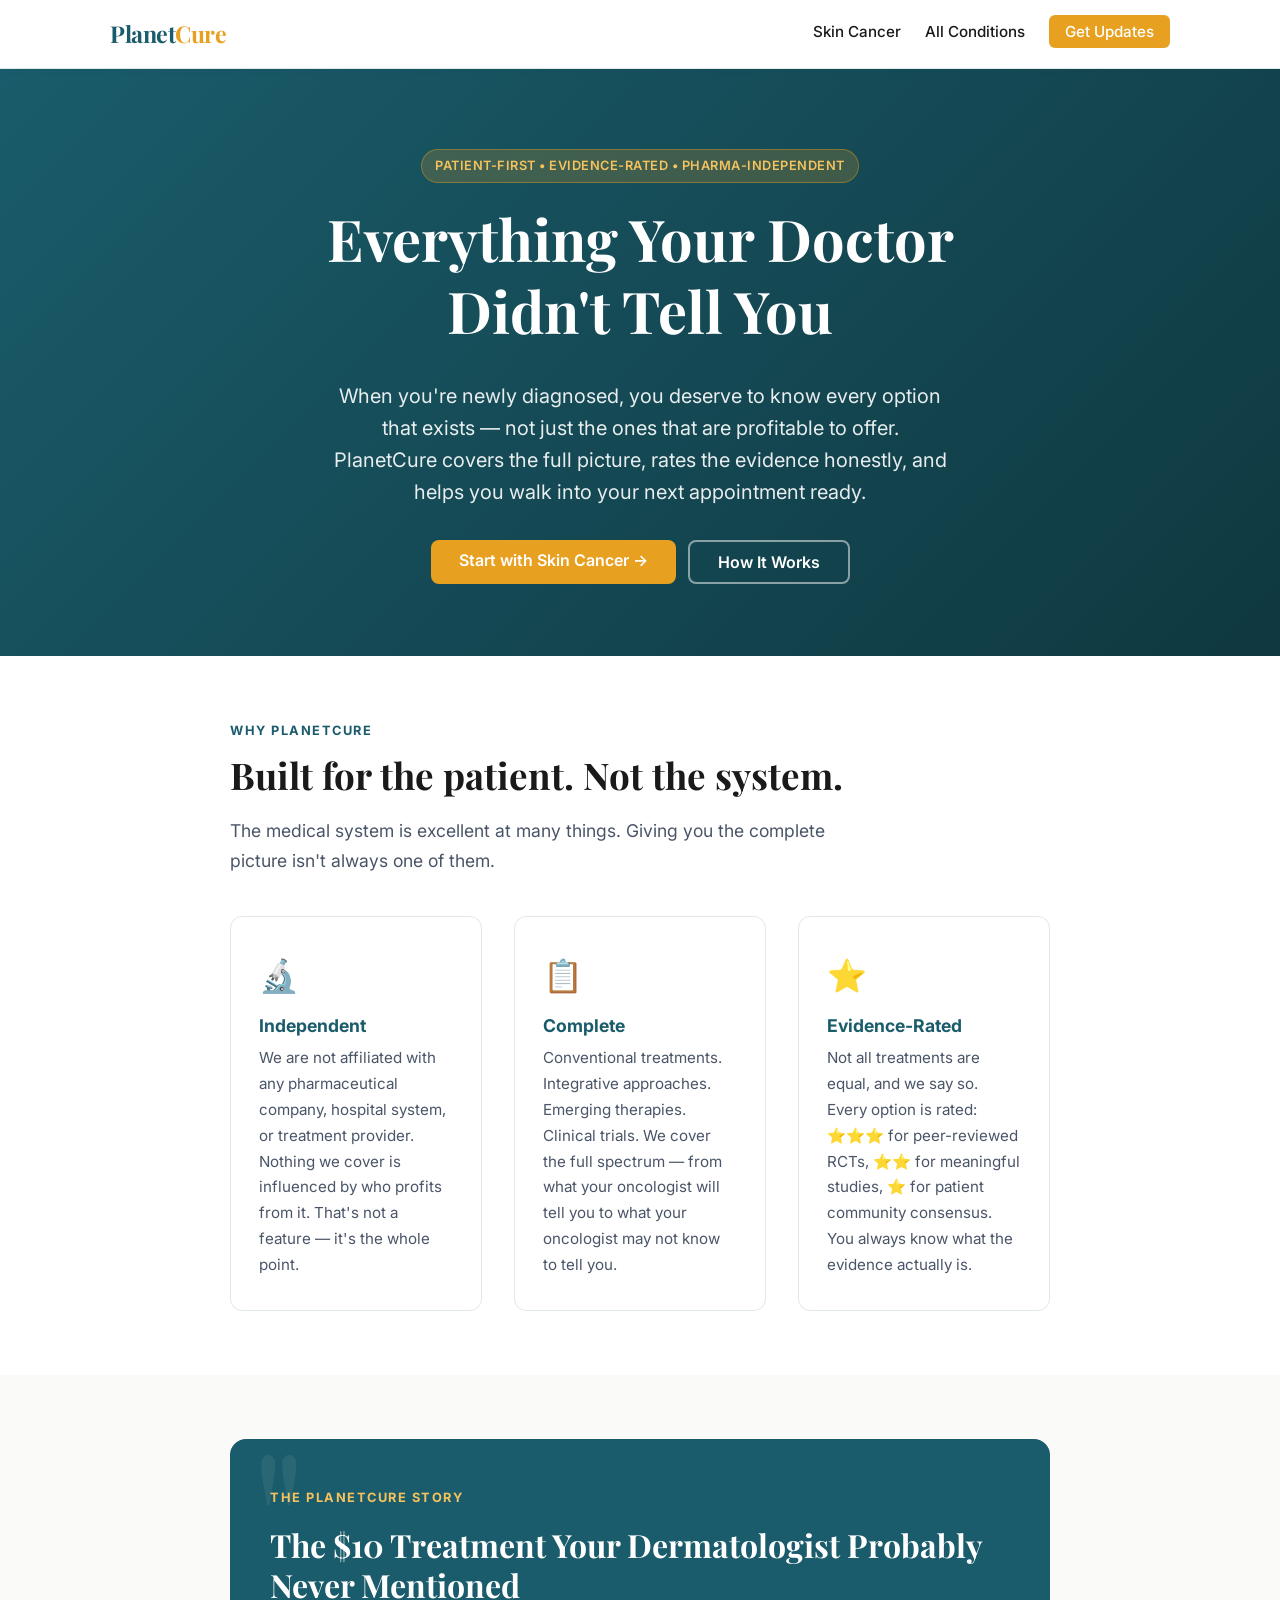
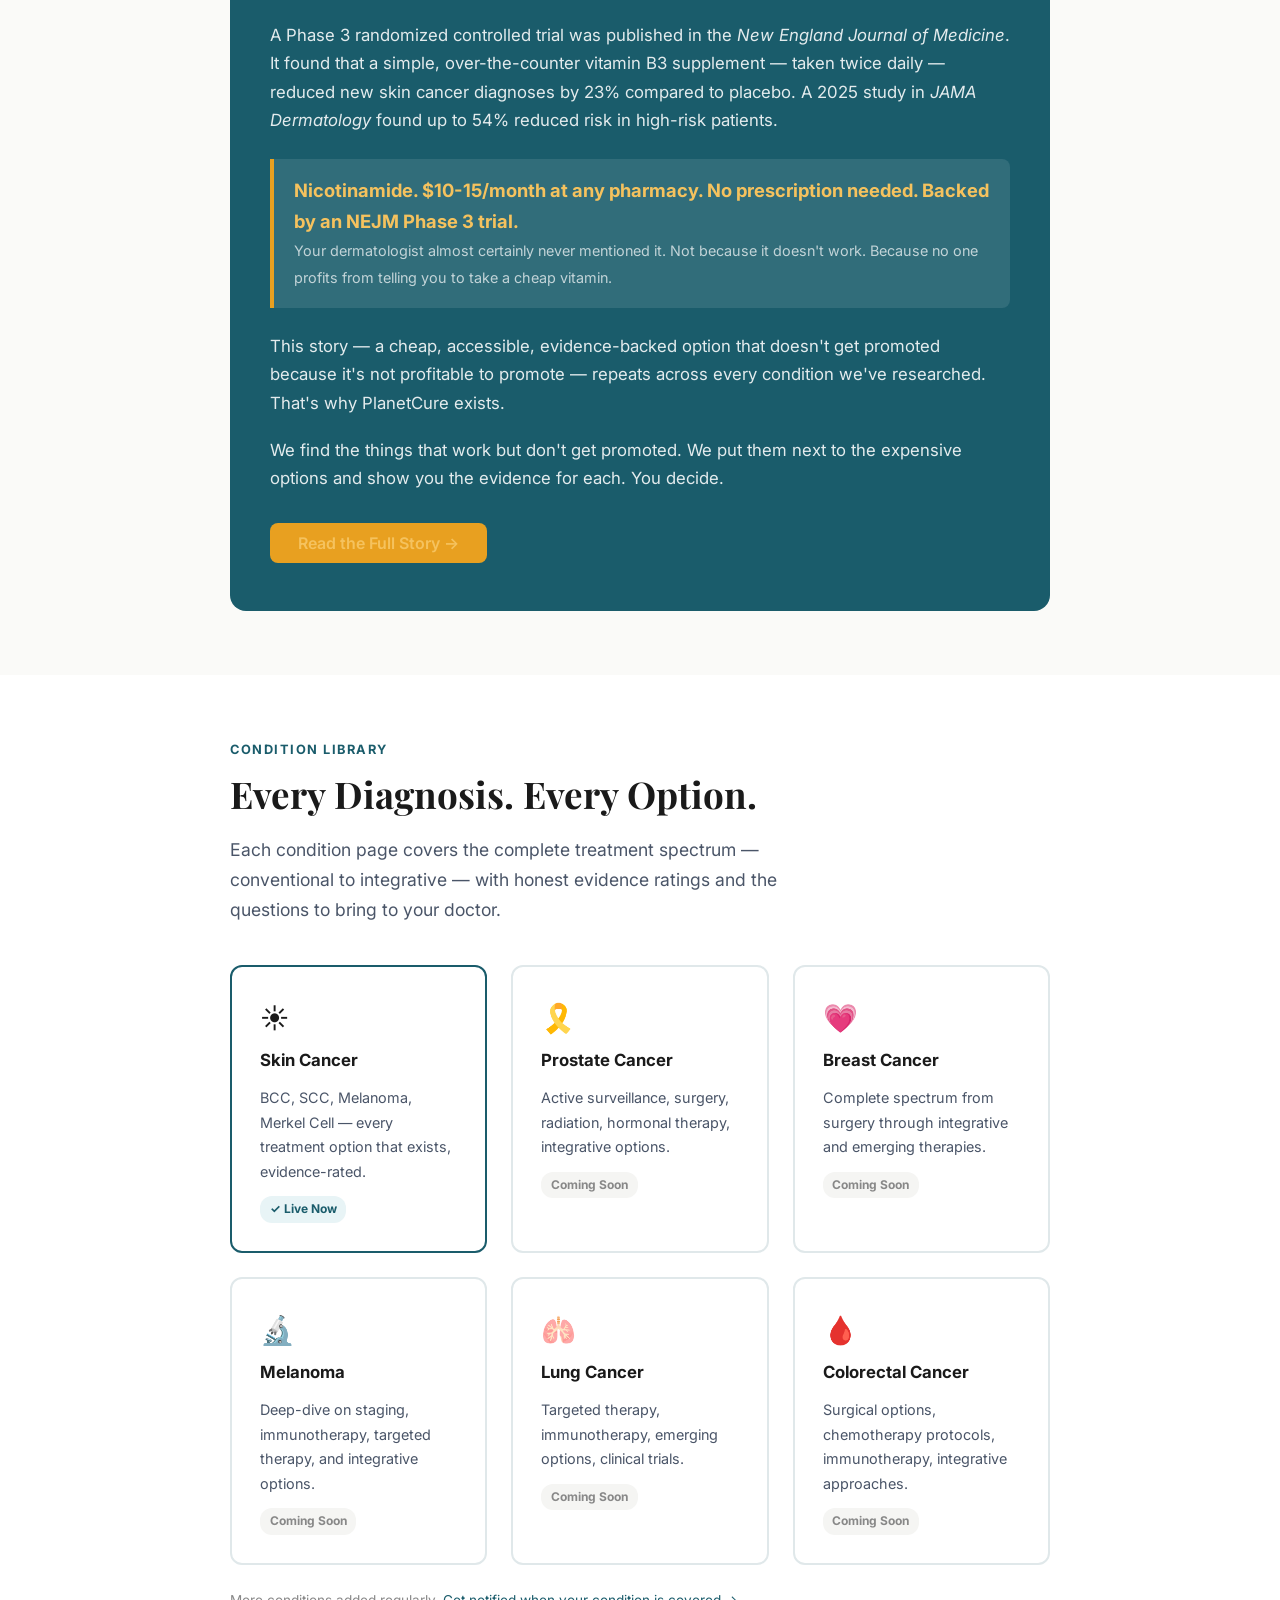
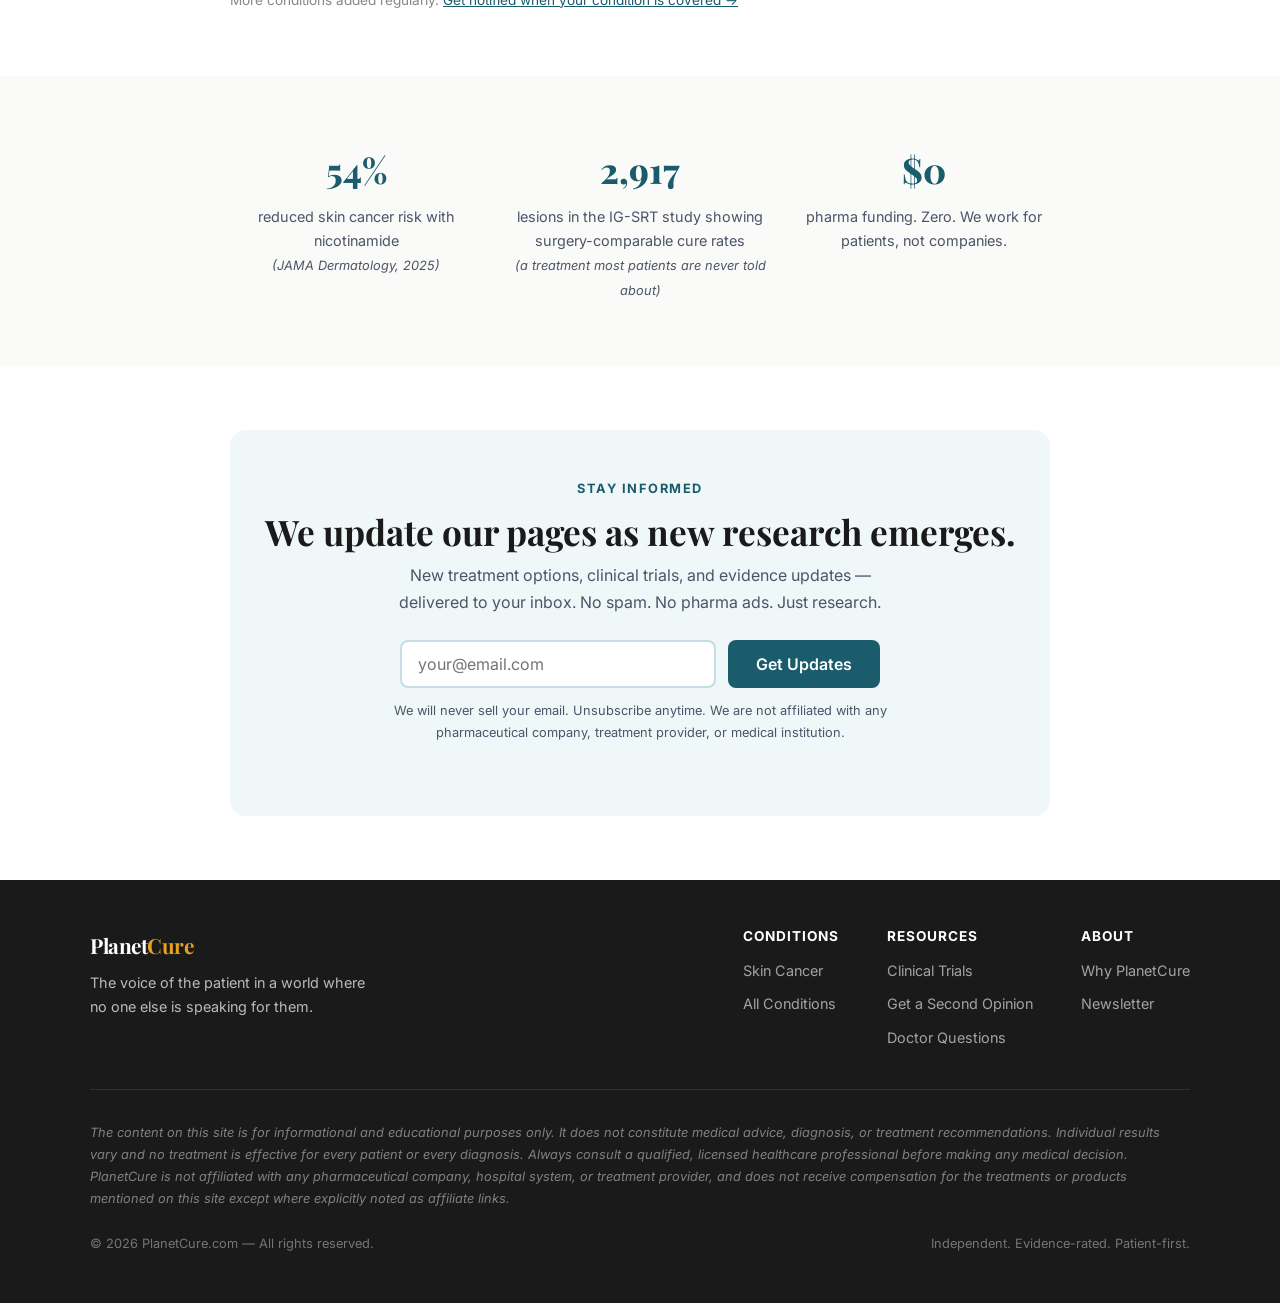
==== index.html @ 13190fea "Initial PlanetCure site launch" ====
<!DOCTYPE html>
<html lang="en">
<head>
  <meta charset="UTF-8">
  <meta name="viewport" content="width=device-width, initial-scale=1.0">
  <title>PlanetCure — Everything Your Doctor Didn't Tell You</title>
  <meta name="description" content="The most complete health resource for newly diagnosed patients. Independent, evidence-rated, pharma-free. We cover what the system won't.">
  <meta property="og:title" content="PlanetCure — Everything Your Doctor Didn't Tell You">
  <meta property="og:description" content="The most complete health resource for newly diagnosed patients. Independent, evidence-rated, pharma-free.">
  <meta property="og:type" content="website">
  <meta name="twitter:card" content="summary_large_image">
  <link rel="preconnect" href="https://fonts.googleapis.com">
  <link rel="preconnect" href="https://fonts.gstatic.com" crossorigin>
  <link href="https://fonts.googleapis.com/css2?family=Inter:wght@400;500;600;700&family=Playfair+Display:wght@700;800&display=swap" rel="stylesheet">
  <link rel="stylesheet" href="css/styles.css">
</head>
<body>

<!-- ======== Navigation ======== -->
<nav class="site-nav" role="navigation" aria-label="Main navigation">
  <div class="nav-inner">
    <a href="/" class="nav-logo">Planet<span>Cure</span></a>
    <ul class="nav-links">
      <li><a href="skin-cancer.html">Skin Cancer</a></li>
      <li><a href="#conditions">All Conditions</a></li>
      <li><a href="#email-signup" class="nav-cta">Get Updates</a></li>
    </ul>
    <button class="nav-toggle" aria-label="Toggle navigation" aria-expanded="false">
      <span></span><span></span><span></span>
    </button>
  </div>
</nav>

<!-- ======== Hero ======== -->
<section class="hero">
  <div class="container">
    <div class="hero-badge">Patient-First • Evidence-Rated • Pharma-Independent</div>
    <h1>Everything Your Doctor Didn't Tell You</h1>
    <p class="hero-sub">When you're newly diagnosed, you deserve to know every option that exists — not just the ones that are profitable to offer. PlanetCure covers the full picture, rates the evidence honestly, and helps you walk into your next appointment ready.</p>
    <div class="hero-actions">
      <a href="skin-cancer.html" class="btn btn-primary">Start with Skin Cancer →</a>
      <a href="#why-planetcure" class="btn btn-secondary" style="color:#fff;border-color:rgba(255,255,255,0.5);">How It Works</a>
    </div>
  </div>
</section>

<!-- ======== Why PlanetCure ======== -->
<section id="why-planetcure" style="background:#fff;">
  <div class="container">
    <div class="section-label">Why PlanetCure</div>
    <h2 class="section-heading">Built for the patient. Not the system.</h2>
    <p class="section-sub">The medical system is excellent at many things. Giving you the complete picture isn't always one of them.</p>
    <div class="why-grid">
      <div class="why-card">
        <div class="why-icon">🔬</div>
        <h3>Independent</h3>
        <p>We are not affiliated with any pharmaceutical company, hospital system, or treatment provider. Nothing we cover is influenced by who profits from it. That's not a feature — it's the whole point.</p>
      </div>
      <div class="why-card">
        <div class="why-icon">📋</div>
        <h3>Complete</h3>
        <p>Conventional treatments. Integrative approaches. Emerging therapies. Clinical trials. We cover the full spectrum — from what your oncologist will tell you to what your oncologist may not know to tell you.</p>
      </div>
      <div class="why-card">
        <div class="why-icon">⭐</div>
        <h3>Evidence-Rated</h3>
        <p>Not all treatments are equal, and we say so. Every option is rated: ⭐⭐⭐ for peer-reviewed RCTs, ⭐⭐ for meaningful studies, ⭐ for patient community consensus. You always know what the evidence actually is.</p>
      </div>
    </div>
  </div>
</section>

<!-- ======== The $10 Story ======== -->
<section style="background:#fafaf8;">
  <div class="container">
    <div class="story-callout">
      <div class="story-label">The PlanetCure Story</div>
      <h2>The $10 Treatment Your Dermatologist Probably Never Mentioned</h2>
      <p>A Phase 3 randomized controlled trial was published in the <em>New England Journal of Medicine</em>. It found that a simple, over-the-counter vitamin B3 supplement — taken twice daily — reduced new skin cancer diagnoses by 23% compared to placebo. A 2025 study in <em>JAMA Dermatology</em> found up to 54% reduced risk in high-risk patients.</p>
      <div class="story-stat">
        <strong>Nicotinamide. $10-15/month at any pharmacy. No prescription needed. Backed by an NEJM Phase 3 trial.</strong><br>
        <span style="color:rgba(255,255,255,.7);font-size:.9rem;">Your dermatologist almost certainly never mentioned it. Not because it doesn't work. Because no one profits from telling you to take a cheap vitamin.</span>
      </div>
      <p>This story — a cheap, accessible, evidence-backed option that doesn't get promoted because it's not profitable to promote — repeats across every condition we've researched. That's why PlanetCure exists.</p>
      <p>We find the things that work but don't get promoted. We put them next to the expensive options and show you the evidence for each. You decide.</p>
      <a href="skin-cancer.html#nicotinamide" class="btn btn-primary mt-sm">Read the Full Story →</a>
    </div>
  </div>
</section>

<!-- ======== Conditions ======== -->
<section id="conditions" style="background:#fff;">
  <div class="container">
    <div class="section-label">Condition Library</div>
    <h2 class="section-heading">Every Diagnosis. Every Option.</h2>
    <p class="section-sub">Each condition page covers the complete treatment spectrum — conventional to integrative — with honest evidence ratings and the questions to bring to your doctor.</p>
    <div class="conditions-grid">
      <a href="skin-cancer.html" class="condition-card live">
        <div class="card-icon">☀️</div>
        <h3>Skin Cancer</h3>
        <p>BCC, SCC, Melanoma, Merkel Cell — every treatment option that exists, evidence-rated.</p>
        <span class="card-tag live-tag">✓ Live Now</span>
      </a>
      <div class="condition-card">
        <div class="card-icon">🎗️</div>
        <h3>Prostate Cancer</h3>
        <p>Active surveillance, surgery, radiation, hormonal therapy, integrative options.</p>
        <span class="card-tag soon-tag">Coming Soon</span>
      </div>
      <div class="condition-card">
        <div class="card-icon">💗</div>
        <h3>Breast Cancer</h3>
        <p>Complete spectrum from surgery through integrative and emerging therapies.</p>
        <span class="card-tag soon-tag">Coming Soon</span>
      </div>
      <div class="condition-card">
        <div class="card-icon">🔬</div>
        <h3>Melanoma</h3>
        <p>Deep-dive on staging, immunotherapy, targeted therapy, and integrative options.</p>
        <span class="card-tag soon-tag">Coming Soon</span>
      </div>
      <div class="condition-card">
        <div class="card-icon">🫁</div>
        <h3>Lung Cancer</h3>
        <p>Targeted therapy, immunotherapy, emerging options, clinical trials.</p>
        <span class="card-tag soon-tag">Coming Soon</span>
      </div>
      <div class="condition-card">
        <div class="card-icon">🩸</div>
        <h3>Colorectal Cancer</h3>
        <p>Surgical options, chemotherapy protocols, immunotherapy, integrative approaches.</p>
        <span class="card-tag soon-tag">Coming Soon</span>
      </div>
    </div>
    <p class="text-muted mt-md" style="font-size:.85rem;">More conditions added regularly. <a href="#email-signup">Get notified when your condition is covered →</a></p>
  </div>
</section>

<!-- ======== Social proof / Trust ======== -->
<section style="background:#fafaf8;">
  <div class="container">
    <div style="display:grid;grid-template-columns:repeat(auto-fit,minmax(200px,1fr));gap:2rem;text-align:center;">
      <div>
        <div style="font-size:2.2rem;font-weight:800;color:#1a5c6b;font-family:'Playfair Display',serif;">54%</div>
        <div style="font-size:.9rem;color:#4a5568;margin-top:.3rem;">reduced skin cancer risk with nicotinamide<br><em style="font-size:.8rem;">(JAMA Dermatology, 2025)</em></div>
      </div>
      <div>
        <div style="font-size:2.2rem;font-weight:800;color:#1a5c6b;font-family:'Playfair Display',serif;">2,917</div>
        <div style="font-size:.9rem;color:#4a5568;margin-top:.3rem;">lesions in the IG-SRT study showing surgery-comparable cure rates<br><em style="font-size:.8rem;">(a treatment most patients are never told about)</em></div>
      </div>
      <div>
        <div style="font-size:2.2rem;font-weight:800;color:#1a5c6b;font-family:'Playfair Display',serif;">$0</div>
        <div style="font-size:.9rem;color:#4a5568;margin-top:.3rem;">pharma funding. Zero. We work for patients, not companies.</div>
      </div>
    </div>
  </div>
</section>

<!-- ======== Email Signup ======== -->
<section id="email-signup" style="background:#fff;">
  <div class="container">
    <div class="email-section">
      <div class="section-label">Stay Informed</div>
      <h2>We update our pages as new research emerges.</h2>
      <p>New treatment options, clinical trials, and evidence updates — delivered to your inbox. No spam. No pharma ads. Just research.</p>
      <form class="email-form" action="https://app.convertkit.com/forms/XXXXXXXX/subscriptions" method="post">
        <input type="email" name="email_address" placeholder="your@email.com" required aria-label="Email address">
        <button type="submit" class="btn btn-teal">Get Updates</button>
      </form>
      <p class="email-fine">We will never sell your email. Unsubscribe anytime. We are not affiliated with any pharmaceutical company, treatment provider, or medical institution.</p>
    </div>
  </div>
</section>

<!-- ======== Footer ======== -->
<footer class="site-footer">
  <div class="footer-inner">
    <div class="footer-top">
      <div class="footer-brand">
        <a href="/" class="nav-logo">Planet<span style="color:#e8a020;">Cure</span></a>
        <p style="margin-top:.5rem;">The voice of the patient in a world where no one else is speaking for them.</p>
      </div>
      <div class="footer-links">
        <div class="footer-col">
          <h4>Conditions</h4>
          <ul>
            <li><a href="skin-cancer.html">Skin Cancer</a></li>
            <li><a href="#conditions">All Conditions</a></li>
          </ul>
        </div>
        <div class="footer-col">
          <h4>Resources</h4>
          <ul>
            <li><a href="skin-cancer.html#clinical-trials">Clinical Trials</a></li>
            <li><a href="skin-cancer.html#second-opinion">Get a Second Opinion</a></li>
            <li><a href="skin-cancer.html#questions">Doctor Questions</a></li>
          </ul>
        </div>
        <div class="footer-col">
          <h4>About</h4>
          <ul>
            <li><a href="#why-planetcure">Why PlanetCure</a></li>
            <li><a href="#email-signup">Newsletter</a></li>
          </ul>
        </div>
      </div>
    </div>
    <p class="footer-disclaimer">
      <em>The content on this site is for informational and educational purposes only. It does not constitute medical advice, diagnosis, or treatment recommendations. Individual results vary and no treatment is effective for every patient or every diagnosis. Always consult a qualified, licensed healthcare professional before making any medical decision. PlanetCure is not affiliated with any pharmaceutical company, hospital system, or treatment provider, and does not receive compensation for the treatments or products mentioned on this site except where explicitly noted as affiliate links.</em>
    </p>
    <div class="footer-bottom">
      <span>© 2026 PlanetCure.com — All rights reserved.</span>
      <span>Independent. Evidence-rated. Patient-first.</span>
    </div>
  </div>
</footer>

<script src="js/main.js"></script>
</body>
</html>
---- css/styles.css ----
/* =============================================
   PlanetCure.com — Global Stylesheet
   Color palette:
     Primary:    #1a5c6b (deep teal)
     Background: #fafaf8 (warm white)
     Text:       #1a1a1a (dark charcoal)
     Accent/CTA: #e8a020 (amber)
     Light teal: #e8f4f6 (callout backgrounds)
     Mid teal:   #c2dfe4
   ============================================= */

/* ---- Reset & Base ---- */
*, *::before, *::after { box-sizing: border-box; margin: 0; padding: 0; }

html { font-size: 16px; scroll-behavior: smooth; }

body {
  font-family: 'Inter', sans-serif;
  background: #fafaf8;
  color: #1a1a1a;
  line-height: 1.7;
  -webkit-font-smoothing: antialiased;
}

img { max-width: 100%; display: block; }
a { color: #1a5c6b; text-decoration: underline; transition: color .2s; }
a:hover { color: #e8a020; }

/* ---- Typography ---- */
h1, h2, h3, h4, h5 {
  font-family: 'Playfair Display', serif;
  line-height: 1.25;
  color: #1a1a1a;
}
h1 { font-size: clamp(2rem, 5vw, 3.2rem); margin-bottom: .6em; }
h2 { font-size: clamp(1.5rem, 3.5vw, 2.2rem); margin-bottom: .5em; }
h3 { font-size: clamp(1.15rem, 2.5vw, 1.5rem); margin-bottom: .4em; }
h4 { font-size: 1.1rem; margin-bottom: .35em; font-family: 'Inter', sans-serif; font-weight: 700; }

p { margin-bottom: 1.1em; }
p:last-child { margin-bottom: 0; }
ul, ol { padding-left: 1.5em; margin-bottom: 1.1em; }
li { margin-bottom: .35em; }
strong { font-weight: 700; }
em { font-style: italic; }

/* ---- Layout ---- */
.container {
  max-width: 860px;
  margin: 0 auto;
  padding: 0 1.25rem;
}
.container--wide {
  max-width: 1100px;
  margin: 0 auto;
  padding: 0 1.25rem;
}

/* ---- Navigation ---- */
.site-nav {
  background: #fff;
  border-bottom: 1px solid #e0e8ea;
  position: sticky;
  top: 0;
  z-index: 100;
  box-shadow: 0 1px 6px rgba(26,92,107,.07);
}
.nav-inner {
  display: flex;
  align-items: center;
  justify-content: space-between;
  padding: .9rem 1.25rem;
  max-width: 1100px;
  margin: 0 auto;
}
.nav-logo {
  font-family: 'Playfair Display', serif;
  font-size: 1.45rem;
  font-weight: 700;
  color: #1a5c6b;
  text-decoration: none;
  letter-spacing: -.5px;
}
.nav-logo:hover { color: #1a5c6b; }
.nav-logo span { color: #e8a020; }

.nav-links {
  display: flex;
  align-items: center;
  gap: 1.5rem;
  list-style: none;
  padding: 0;
  margin: 0;
}
.nav-links a {
  text-decoration: none;
  font-size: .95rem;
  font-weight: 500;
  color: #1a1a1a;
}
.nav-links a:hover { color: #1a5c6b; }

.nav-cta {
  background: #e8a020;
  color: #fff !important;
  padding: .45rem 1rem;
  border-radius: 6px;
  font-weight: 600;
  font-size: .9rem;
  text-decoration: none !important;
  transition: background .2s;
  white-space: nowrap;
}
.nav-cta:hover { background: #d4911a !important; color: #fff !important; }

/* Mobile nav toggle */
.nav-toggle {
  display: none;
  background: none;
  border: none;
  cursor: pointer;
  padding: .25rem;
  flex-direction: column;
  gap: 5px;
}
.nav-toggle span {
  display: block;
  width: 24px;
  height: 2px;
  background: #1a1a1a;
  transition: all .3s;
}
.nav-toggle.open span:nth-child(1) { transform: rotate(45deg) translate(5px, 5px); }
.nav-toggle.open span:nth-child(2) { opacity: 0; }
.nav-toggle.open span:nth-child(3) { transform: rotate(-45deg) translate(5px, -5px); }

/* ---- Buttons ---- */
.btn {
  display: inline-block;
  padding: .75rem 1.75rem;
  border-radius: 8px;
  font-weight: 600;
  font-size: 1rem;
  text-decoration: none;
  transition: all .2s;
  cursor: pointer;
  border: none;
  font-family: 'Inter', sans-serif;
  line-height: 1;
}
.btn-primary {
  background: #e8a020;
  color: #fff;
}
.btn-primary:hover { background: #d4911a; color: #fff; transform: translateY(-1px); box-shadow: 0 4px 14px rgba(232,160,32,.35); }
.btn-secondary {
  background: transparent;
  color: #1a5c6b;
  border: 2px solid #1a5c6b;
}
.btn-secondary:hover { background: #1a5c6b; color: #fff; }
.btn-teal {
  background: #1a5c6b;
  color: #fff;
}
.btn-teal:hover { background: #164f5c; color: #fff; transform: translateY(-1px); box-shadow: 0 4px 14px rgba(26,92,107,.3); }
.btn-sm { padding: .5rem 1.1rem; font-size: .9rem; }

/* ---- Hero ---- */
.hero {
  background: linear-gradient(135deg, #1a5c6b 0%, #0f3840 100%);
  color: #fff;
  padding: 5rem 1.25rem 4.5rem;
  text-align: center;
}
.hero h1 {
  color: #fff;
  font-size: clamp(2.2rem, 5.5vw, 3.6rem);
  max-width: 780px;
  margin: 0 auto .6em;
}
.hero .hero-sub {
  font-size: clamp(1.05rem, 2.5vw, 1.25rem);
  max-width: 620px;
  margin: 0 auto 2rem;
  opacity: .9;
  font-family: 'Inter', sans-serif;
  line-height: 1.6;
}
.hero-badge {
  display: inline-block;
  background: rgba(232,160,32,.2);
  color: #f5c25e;
  border: 1px solid rgba(232,160,32,.4);
  padding: .3rem .8rem;
  border-radius: 20px;
  font-size: .8rem;
  font-weight: 600;
  letter-spacing: .5px;
  text-transform: uppercase;
  margin-bottom: 1.2rem;
}
.hero-actions { display: flex; gap: .75rem; justify-content: center; flex-wrap: wrap; margin-top: .5rem; }

/* ---- Section spacing ---- */
section { padding: 4rem 0; }
.section-label {
  font-size: .8rem;
  font-weight: 700;
  letter-spacing: 1.5px;
  text-transform: uppercase;
  color: #1a5c6b;
  margin-bottom: .6rem;
}
.section-heading {
  font-size: clamp(1.6rem, 3.5vw, 2.3rem);
  margin-bottom: .5em;
}
.section-sub {
  font-size: 1.1rem;
  color: #4a5568;
  max-width: 600px;
  margin-bottom: 2.5rem;
}

/* ---- Why PlanetCure: 3-col ---- */
.why-grid {
  display: grid;
  grid-template-columns: repeat(3, 1fr);
  gap: 2rem;
  margin-top: 2.5rem;
}
.why-card {
  background: #fff;
  border-radius: 12px;
  padding: 2rem 1.75rem;
  border: 1px solid #e0e8ea;
  transition: box-shadow .2s;
}
.why-card:hover { box-shadow: 0 4px 20px rgba(26,92,107,.1); }
.why-icon {
  font-size: 2rem;
  margin-bottom: .75rem;
}
.why-card h3 {
  font-family: 'Inter', sans-serif;
  font-size: 1.1rem;
  font-weight: 700;
  color: #1a5c6b;
  margin-bottom: .5rem;
}
.why-card p { font-size: .95rem; color: #4a5568; margin: 0; }

/* ---- $10 Story callout ---- */
.story-callout {
  background: #1a5c6b;
  color: #fff;
  border-radius: 16px;
  padding: 3rem 2.5rem;
  position: relative;
  overflow: hidden;
}
.story-callout::before {
  content: '"';
  position: absolute;
  top: -20px;
  left: 20px;
  font-size: 12rem;
  font-family: 'Playfair Display', serif;
  color: rgba(255,255,255,.07);
  line-height: 1;
}
.story-callout .story-label {
  font-size: .8rem;
  font-weight: 700;
  letter-spacing: 1.5px;
  text-transform: uppercase;
  color: #f5c25e;
  margin-bottom: 1rem;
}
.story-callout h2 {
  color: #fff;
  margin-bottom: 1rem;
  font-size: clamp(1.4rem, 3vw, 2rem);
}
.story-callout p { color: rgba(255,255,255,.88); font-size: 1.05rem; }
.story-callout .story-stat {
  background: rgba(255,255,255,.1);
  border-left: 4px solid #e8a020;
  padding: 1rem 1.25rem;
  border-radius: 0 8px 8px 0;
  margin: 1.5rem 0;
}
.story-callout .story-stat strong { color: #f5c25e; font-size: 1.15rem; }
.story-callout a { color: #f5c25e; }

/* ---- Conditions grid ---- */
.conditions-grid {
  display: grid;
  grid-template-columns: repeat(auto-fill, minmax(220px, 1fr));
  gap: 1.5rem;
  margin-top: 2rem;
}
.condition-card {
  background: #fff;
  border-radius: 12px;
  border: 2px solid #e0e8ea;
  padding: 1.75rem;
  text-decoration: none;
  color: inherit;
  transition: all .2s;
  display: flex;
  flex-direction: column;
  gap: .5rem;
}
.condition-card.live {
  border-color: #1a5c6b;
}
.condition-card.live:hover {
  box-shadow: 0 6px 24px rgba(26,92,107,.15);
  transform: translateY(-2px);
}
.condition-card .card-icon { font-size: 1.75rem; }
.condition-card h3 {
  font-family: 'Inter', sans-serif;
  font-weight: 700;
  font-size: 1.05rem;
  color: #1a1a1a;
}
.condition-card p { font-size: .9rem; color: #4a5568; margin: 0; }
.condition-card .card-tag {
  font-size: .75rem;
  font-weight: 700;
  padding: .2rem .6rem;
  border-radius: 12px;
  display: inline-block;
  margin-top: .25rem;
  align-self: flex-start;
}
.card-tag.live-tag { background: #e8f4f6; color: #1a5c6b; }
.card-tag.soon-tag { background: #f5f5f3; color: #888; }

/* ---- Email capture ---- */
.email-section {
  background: #f0f7f9;
  border-radius: 16px;
  padding: 3rem 2rem;
  text-align: center;
}
.email-section h2 { margin-bottom: .5rem; }
.email-section p { color: #4a5568; margin-bottom: 1.5rem; max-width: 500px; margin-left: auto; margin-right: auto; }
.email-form {
  display: flex;
  gap: .75rem;
  max-width: 480px;
  margin: 0 auto;
  flex-wrap: wrap;
}
.email-form input[type="email"] {
  flex: 1;
  min-width: 200px;
  padding: .75rem 1rem;
  border: 2px solid #c2dfe4;
  border-radius: 8px;
  font-size: 1rem;
  font-family: 'Inter', sans-serif;
  background: #fff;
  transition: border-color .2s;
  color: #1a1a1a;
}
.email-form input[type="email"]:focus {
  outline: none;
  border-color: #1a5c6b;
}
.email-form button {
  white-space: nowrap;
}
.email-fine {
  font-size: .8rem;
  color: #888;
  margin-top: .75rem;
}

/* ---- Footer ---- */
.site-footer {
  background: #1a1a1a;
  color: rgba(255,255,255,.7);
  padding: 3rem 1.25rem;
}
.footer-inner {
  max-width: 1100px;
  margin: 0 auto;
}
.footer-top {
  display: flex;
  justify-content: space-between;
  align-items: flex-start;
  flex-wrap: wrap;
  gap: 2rem;
  margin-bottom: 2rem;
  padding-bottom: 2rem;
  border-bottom: 1px solid rgba(255,255,255,.1);
}
.footer-brand .nav-logo {
  font-size: 1.3rem;
  color: #fff;
  display: block;
  margin-bottom: .5rem;
}
.footer-brand p { font-size: .9rem; max-width: 280px; }
.footer-links {
  display: flex;
  gap: 3rem;
  flex-wrap: wrap;
}
.footer-col h4 {
  font-family: 'Inter', sans-serif;
  font-size: .85rem;
  font-weight: 700;
  text-transform: uppercase;
  letter-spacing: 1px;
  color: #fff;
  margin-bottom: .75rem;
}
.footer-col ul { list-style: none; padding: 0; margin: 0; }
.footer-col li { margin-bottom: .4rem; }
.footer-col a {
  color: rgba(255,255,255,.6);
  text-decoration: none;
  font-size: .9rem;
}
.footer-col a:hover { color: #e8a020; }
.footer-disclaimer {
  font-size: .8rem;
  color: rgba(255,255,255,.45);
  line-height: 1.7;
  margin-bottom: 1.5rem;
}
.footer-bottom {
  display: flex;
  justify-content: space-between;
  align-items: center;
  flex-wrap: wrap;
  gap: .5rem;
  font-size: .8rem;
  color: rgba(255,255,255,.4);
}
.footer-bottom a { color: rgba(255,255,255,.5); text-decoration: none; }
.footer-bottom a:hover { color: #e8a020; }

/* ============================================
   SKIN CANCER PAGE — specific styles
   ============================================ */

/* Page hero — condition pages */
.page-hero {
  background: linear-gradient(135deg, #1a5c6b 0%, #0f3840 100%);
  color: #fff;
  padding: 3.5rem 1.25rem 3rem;
}
.page-hero-inner {
  max-width: 860px;
  margin: 0 auto;
}
.page-hero .hero-badge { margin-bottom: 1rem; }
.page-hero h1 {
  color: #fff;
  font-size: clamp(1.8rem, 4.5vw, 2.9rem);
  margin-bottom: .6em;
  max-width: 700px;
}
.page-hero-sub {
  font-size: 1.1rem;
  opacity: .88;
  max-width: 650px;
  margin-bottom: 1.5rem;
}
.page-hero-meta {
  display: flex;
  gap: 1.5rem;
  flex-wrap: wrap;
  font-size: .85rem;
  opacity: .7;
}

/* Two-column layout: sidebar + content */
.page-layout {
  display: grid;
  grid-template-columns: 240px 1fr;
  gap: 2.5rem;
  align-items: start;
  max-width: 1060px;
  margin: 0 auto;
  padding: 2.5rem 1.25rem;
}

/* TOC Sidebar */
.toc-sidebar {
  position: sticky;
  top: 80px;
}
.toc-box {
  background: #fff;
  border: 1px solid #e0e8ea;
  border-radius: 12px;
  padding: 1.25rem;
}
.toc-box h4 {
  font-size: .8rem;
  font-weight: 700;
  text-transform: uppercase;
  letter-spacing: 1px;
  color: #888;
  margin-bottom: .85rem;
  font-family: 'Inter', sans-serif;
}
.toc-list { list-style: none; padding: 0; margin: 0; }
.toc-list li { margin-bottom: .15rem; }
.toc-list a {
  font-size: .875rem;
  color: #4a5568;
  text-decoration: none;
  display: block;
  padding: .3rem .5rem;
  border-radius: 5px;
  line-height: 1.4;
  transition: all .15s;
  border-left: 2px solid transparent;
}
.toc-list a:hover, .toc-list a.active {
  color: #1a5c6b;
  background: #e8f4f6;
  border-left-color: #1a5c6b;
}
.toc-list .toc-sub {
  padding-left: 1.25rem;
  font-size: .83rem;
  color: #777;
}

/* Mobile TOC toggle */
.toc-mobile-toggle {
  display: none;
  width: 100%;
  text-align: left;
  background: #f0f7f9;
  border: 1px solid #c2dfe4;
  border-radius: 8px;
  padding: .75rem 1rem;
  font-size: .95rem;
  font-weight: 600;
  color: #1a5c6b;
  cursor: pointer;
  margin-bottom: 1.5rem;
  font-family: 'Inter', sans-serif;
}
.toc-mobile-toggle::after { content: ' ▼'; font-size: .75rem; }
.toc-mobile-toggle.open::after { content: ' ▲'; font-size: .75rem; }

/* Content area */
.page-content {
  min-width: 0;
}
.page-content h2 {
  font-size: clamp(1.4rem, 3vw, 1.9rem);
  color: #1a5c6b;
  margin-top: 2.5rem;
  margin-bottom: .75rem;
  padding-top: .5rem;
  border-top: 2px solid #e8f4f6;
}
.page-content h2:first-child { margin-top: 0; border-top: none; }
.page-content h3 {
  font-size: 1.25rem;
  margin-top: 2rem;
  margin-bottom: .6rem;
  color: #1a1a1a;
}
.page-content h4 {
  font-size: 1rem;
  font-weight: 700;
  font-family: 'Inter', sans-serif;
  color: #1a5c6b;
  margin-top: 1.5rem;
  margin-bottom: .4rem;
}
.page-content p { font-size: 1rem; }

/* Section part labels */
.part-label {
  display: inline-block;
  background: #1a5c6b;
  color: #fff;
  font-size: .75rem;
  font-weight: 700;
  padding: .25rem .65rem;
  border-radius: 4px;
  letter-spacing: .5px;
  text-transform: uppercase;
  margin-bottom: .6rem;
  font-family: 'Inter', sans-serif;
}

/* ---- Callout boxes ---- */
.callout {
  background: #e8f4f6;
  border-left: 4px solid #1a5c6b;
  border-radius: 0 10px 10px 0;
  padding: 1.25rem 1.5rem;
  margin: 1.5rem 0;
}
.callout p { font-size: .95rem; margin-bottom: .6em; }
.callout p:last-child { margin-bottom: 0; }
.callout strong { color: #1a5c6b; }

.callout-warning {
  background: #fff8ed;
  border-left-color: #e8a020;
}
.callout-warning strong { color: #b07010; }

.callout-start {
  background: #1a5c6b;
  color: #fff;
  border-radius: 12px;
  padding: 1.75rem 2rem;
  margin: 1.5rem 0;
  border-left: none;
}
.callout-start h2 {
  color: #fff !important;
  border-top: none !important;
  margin-top: 0 !important;
  font-size: 1.3rem;
  margin-bottom: .8rem;
}
.callout-start .checklist {
  list-style: none;
  padding: 0;
  margin: 0;
}
.callout-start .checklist li {
  padding: .4rem 0;
  border-bottom: 1px solid rgba(255,255,255,.15);
  font-size: .96rem;
  display: flex;
  align-items: flex-start;
  gap: .6rem;
  color: rgba(255,255,255,.92);
}
.callout-start .checklist li:last-child { border-bottom: none; }
.callout-start .checklist li em { opacity: .75; font-style: italic; }
.checklist-box { flex-shrink: 0; width: 18px; height: 18px; border: 2px solid rgba(255,255,255,.5); border-radius: 3px; margin-top: 2px; }

/* ---- Treatment cards (Part 3) ---- */
.treatment-card {
  background: #fff;
  border: 1px solid #e0e8ea;
  border-radius: 12px;
  padding: 1.5rem;
  margin-bottom: 1.25rem;
  border-left: 4px solid #1a5c6b;
  transition: box-shadow .2s;
}
.treatment-card:hover { box-shadow: 0 4px 18px rgba(26,92,107,.1); }
.treatment-header {
  display: flex;
  justify-content: space-between;
  align-items: flex-start;
  flex-wrap: wrap;
  gap: .5rem;
  margin-bottom: .75rem;
}
.treatment-name {
  font-family: 'Inter', sans-serif;
  font-weight: 700;
  font-size: 1.05rem;
  color: #1a1a1a;
}
.evidence-rating {
  font-size: 1rem;
  letter-spacing: 1px;
  white-space: nowrap;
}
.treatment-finding {
  font-size: .95rem;
  color: #333;
  margin-bottom: .5rem;
}
.treatment-note {
  font-size: .83rem;
  color: #888;
  font-style: italic;
  border-top: 1px solid #e8f4f6;
  padding-top: .5rem;
  margin-top: .5rem;
}

/* Warning card variant */
.treatment-card.warning-card {
  border-left-color: #e8a020;
  background: #fffdf8;
}
.treatment-card.risk-card {
  border-left-color: #cc4444;
  background: #fff8f8;
}

/* ---- Questions / Printable checklist ---- */
.questions-section {
  background: #f9fafb;
  border: 1px solid #e0e8ea;
  border-radius: 12px;
  padding: 1.75rem 2rem;
  margin: 1.5rem 0;
}
.questions-section h3 {
  font-size: 1.15rem;
  margin-bottom: 1rem;
  margin-top: 0;
}
.question-list {
  list-style: none;
  padding: 0;
  margin: 0;
  counter-reset: questions;
}
.question-list li {
  counter-increment: questions;
  padding: .6rem 0 .6rem 2.25rem;
  border-bottom: 1px solid #e8e8e6;
  font-size: .95rem;
  position: relative;
  margin: 0;
}
.question-list li::before {
  content: counter(questions) ".";
  position: absolute;
  left: 0;
  color: #1a5c6b;
  font-weight: 700;
  font-size: .9rem;
}
.question-list li:last-child { border-bottom: none; }
.print-note {
  font-size: .8rem;
  color: #888;
  margin-top: .75rem;
  font-style: italic;
}

/* ---- Evidence key ---- */
.evidence-key {
  background: #f9fafb;
  border: 1px solid #e0e8ea;
  border-radius: 10px;
  padding: 1rem 1.25rem;
  font-size: .88rem;
  margin: 1.5rem 0;
}
.evidence-key p { margin: 0; }
.evidence-key .key-row { display: flex; gap: .5rem; align-items: baseline; margin-bottom: .3rem; }
.evidence-key .key-row:last-child { margin-bottom: 0; }
.evidence-key .key-stars { min-width: 56px; }
.evidence-key .key-desc { color: #555; }

/* ---- Table styles ---- */
.data-table {
  width: 100%;
  border-collapse: collapse;
  font-size: .92rem;
  margin: 1.25rem 0;
}
.data-table th {
  background: #1a5c6b;
  color: #fff;
  padding: .65rem 1rem;
  text-align: left;
  font-weight: 600;
  font-family: 'Inter', sans-serif;
}
.data-table td {
  padding: .6rem 1rem;
  border-bottom: 1px solid #e0e8ea;
}
.data-table tr:last-child td { border-bottom: none; }
.data-table tr:nth-child(even) td { background: #f5f9fa; }

/* ---- Sticky mobile CTA bar ---- */
.sticky-mobile-cta {
  display: none;
  position: fixed;
  bottom: 0;
  left: 0;
  right: 0;
  background: #1a5c6b;
  color: #fff;
  padding: .85rem 1.25rem;
  z-index: 200;
  box-shadow: 0 -2px 12px rgba(0,0,0,.2);
}
.sticky-mobile-cta a {
  display: block;
  text-align: center;
  color: #fff;
  text-decoration: none;
  font-weight: 600;
  font-size: .95rem;
}

/* ---- In-page anchor offset for sticky nav ---- */
[id] { scroll-margin-top: 85px; }

/* ---- Misc utility ---- */
.text-teal { color: #1a5c6b; }
.text-amber { color: #e8a020; }
.text-muted { color: #888; font-size: .9rem; }
.text-center { text-align: center; }
.mt-sm { margin-top: .75rem; }
.mt-md { margin-top: 1.5rem; }
.mt-lg { margin-top: 2.5rem; }
.mb-sm { margin-bottom: .75rem; }
.mb-md { margin-bottom: 1.5rem; }
.hr-light { border: none; border-top: 1px solid #e0e8ea; margin: 2rem 0; }

/* ---- Why This Page Exists (conclusion) ---- */
.mission-section {
  background: linear-gradient(135deg, #0f3840 0%, #1a5c6b 100%);
  color: #fff;
  border-radius: 16px;
  padding: 2.5rem 2rem;
  margin: 2rem 0;
}
.mission-section h2 {
  color: #fff !important;
  border-top: none !important;
  margin-top: 0 !important;
}
.mission-section p { color: rgba(255,255,255,.88); font-size: 1rem; }

/* ==========================================
   RESPONSIVE
   ========================================== */

@media (max-width: 900px) {
  .page-layout {
    grid-template-columns: 1fr;
    padding: 1.5rem 1rem;
  }
  .toc-sidebar {
    position: static;
  }
  .toc-mobile-toggle { display: block; }
  .toc-box { display: none; }
  .toc-box.open { display: block; }
  .sticky-mobile-cta { display: block; }

  .why-grid {
    grid-template-columns: 1fr;
    gap: 1.25rem;
  }
}

@media (max-width: 768px) {
  .nav-links {
    display: none;
    position: absolute;
    top: 100%;
    left: 0;
    right: 0;
    background: #fff;
    flex-direction: column;
    padding: 1rem 1.25rem;
    gap: .75rem;
    border-bottom: 1px solid #e0e8ea;
    box-shadow: 0 4px 12px rgba(0,0,0,.1);
    align-items: flex-start;
  }
  .nav-links.open { display: flex; }
  .nav-toggle { display: flex; }
  .site-nav { position: relative; }

  .footer-top { flex-direction: column; }
  .footer-links { flex-direction: column; gap: 1.5rem; }
  .footer-bottom { flex-direction: column; text-align: center; }

  .story-callout { padding: 2rem 1.5rem; }
  .email-section { padding: 2rem 1.25rem; }

  section { padding: 2.75rem 0; }

  .hero { padding: 3.5rem 1.25rem 3rem; }
}

@media (max-width: 480px) {
  h1 { font-size: 1.9rem; }
  .hero h1 { font-size: 2rem; }
  .email-form { flex-direction: column; }
  .email-form input, .email-form button { width: 100%; }
  .treatment-header { flex-direction: column; }
  .hero-actions { flex-direction: column; align-items: center; }
}

/* ---- Print styles ---- */
@media print {
  .site-nav, .toc-sidebar, .email-section, .sticky-mobile-cta,
  .site-footer, .hero-actions, .nav-cta { display: none !important; }
  .page-layout { grid-template-columns: 1fr; }
  .page-content h2 { color: #000 !important; }
  a { color: #000 !important; }
  .callout, .callout-start, .treatment-card { border: 1px solid #ccc !important; background: #f9f9f9 !important; }
}
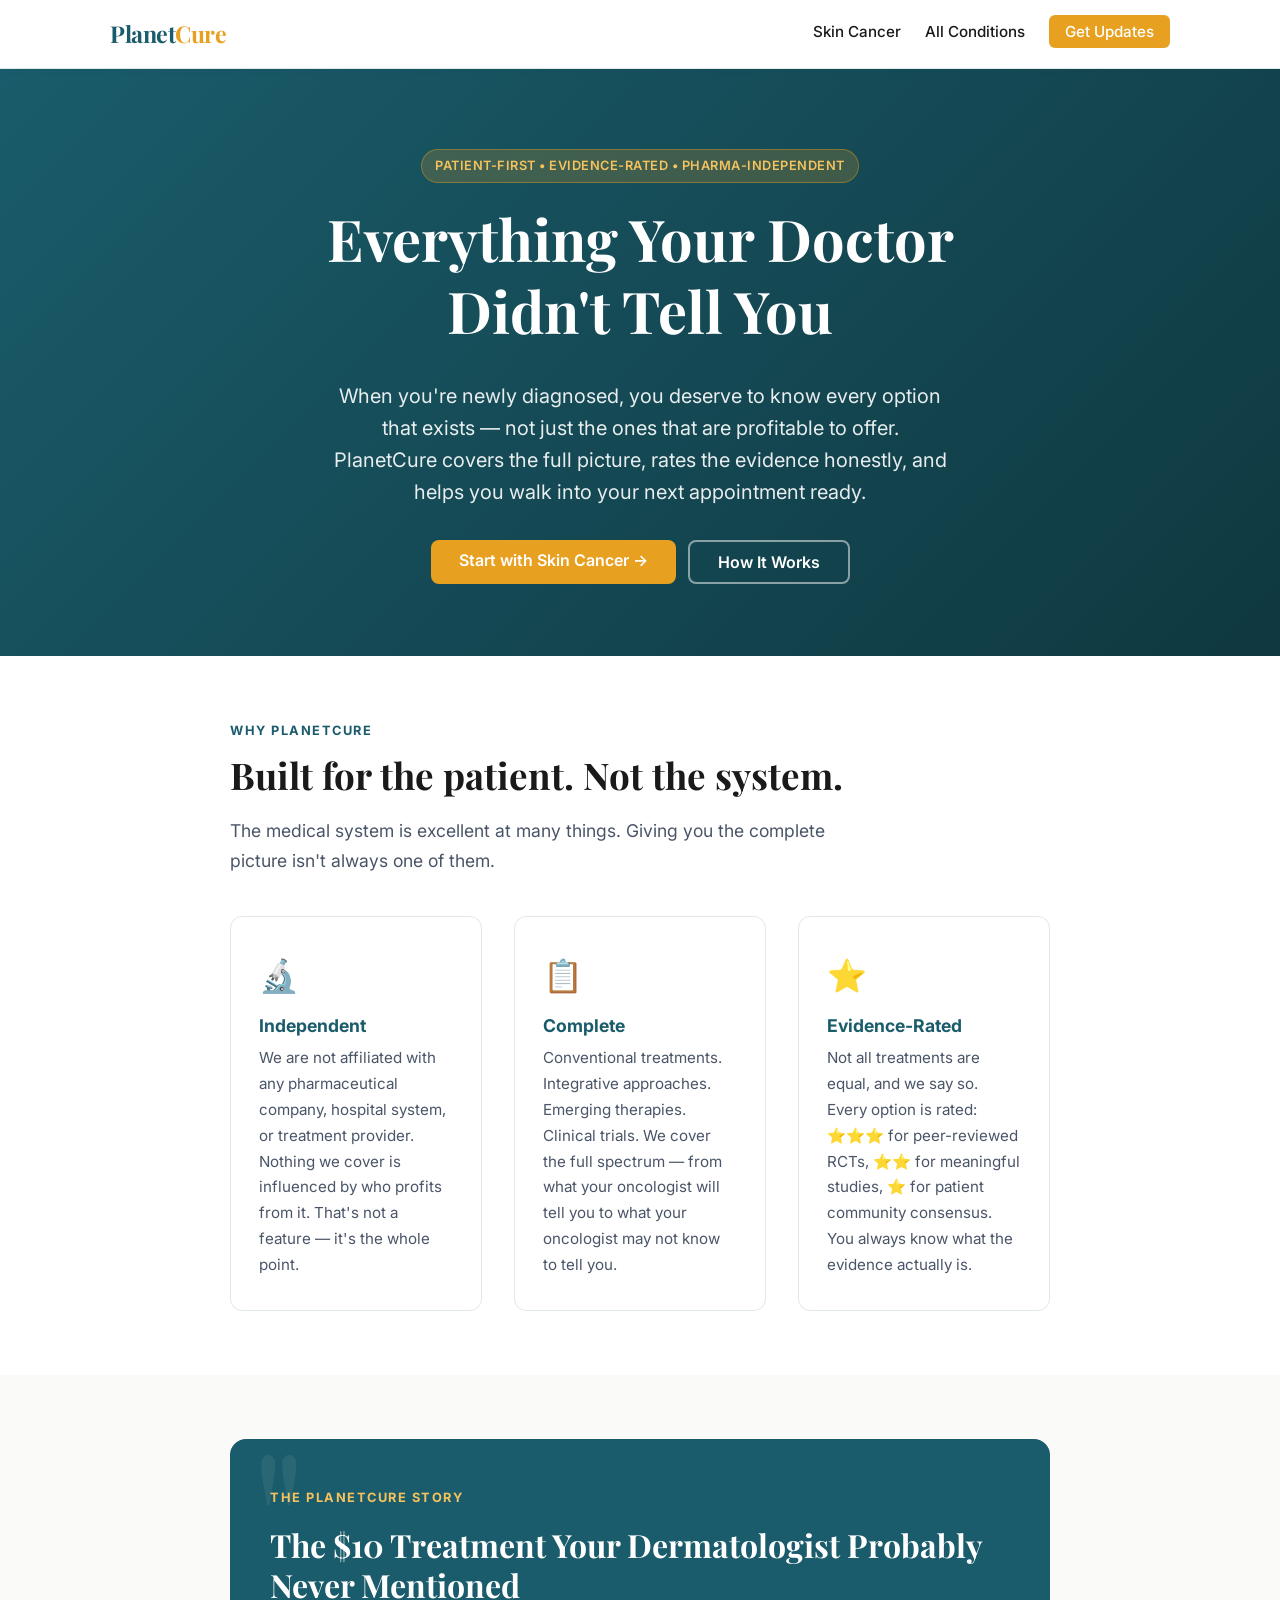
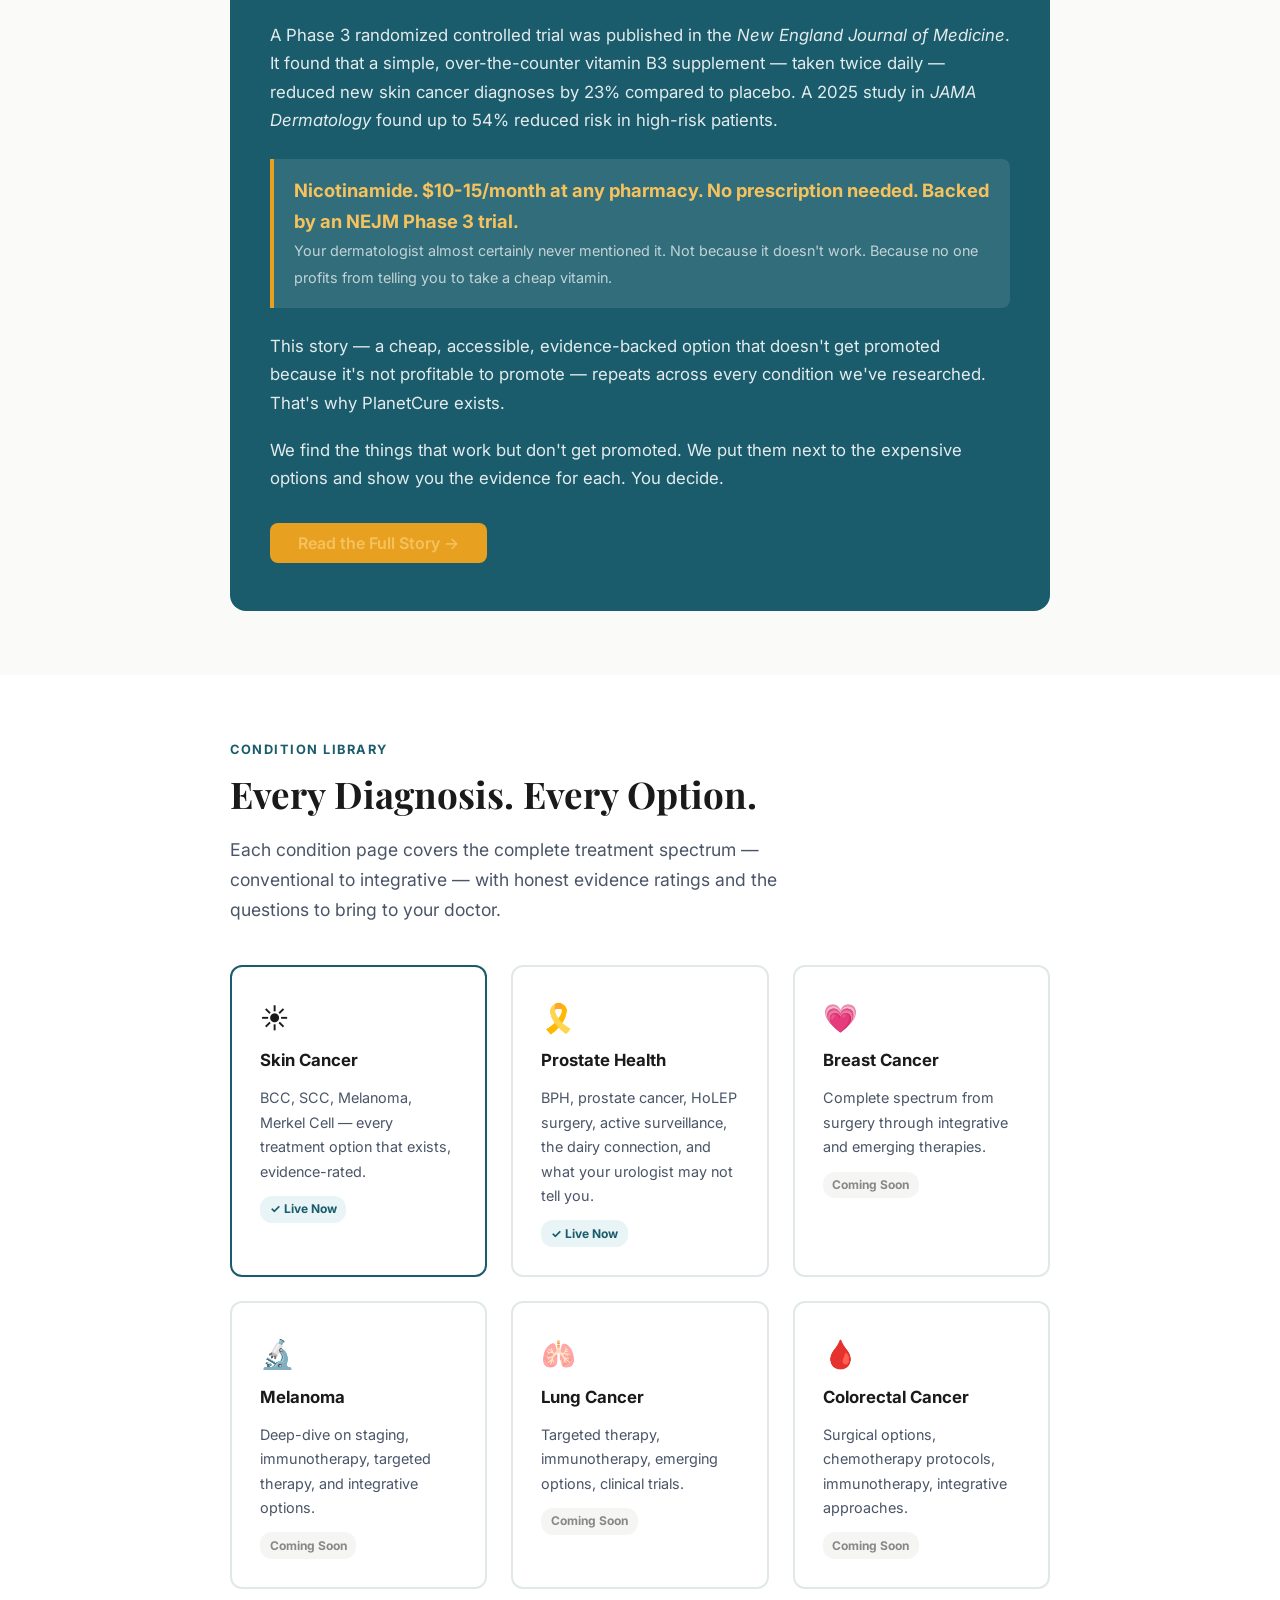
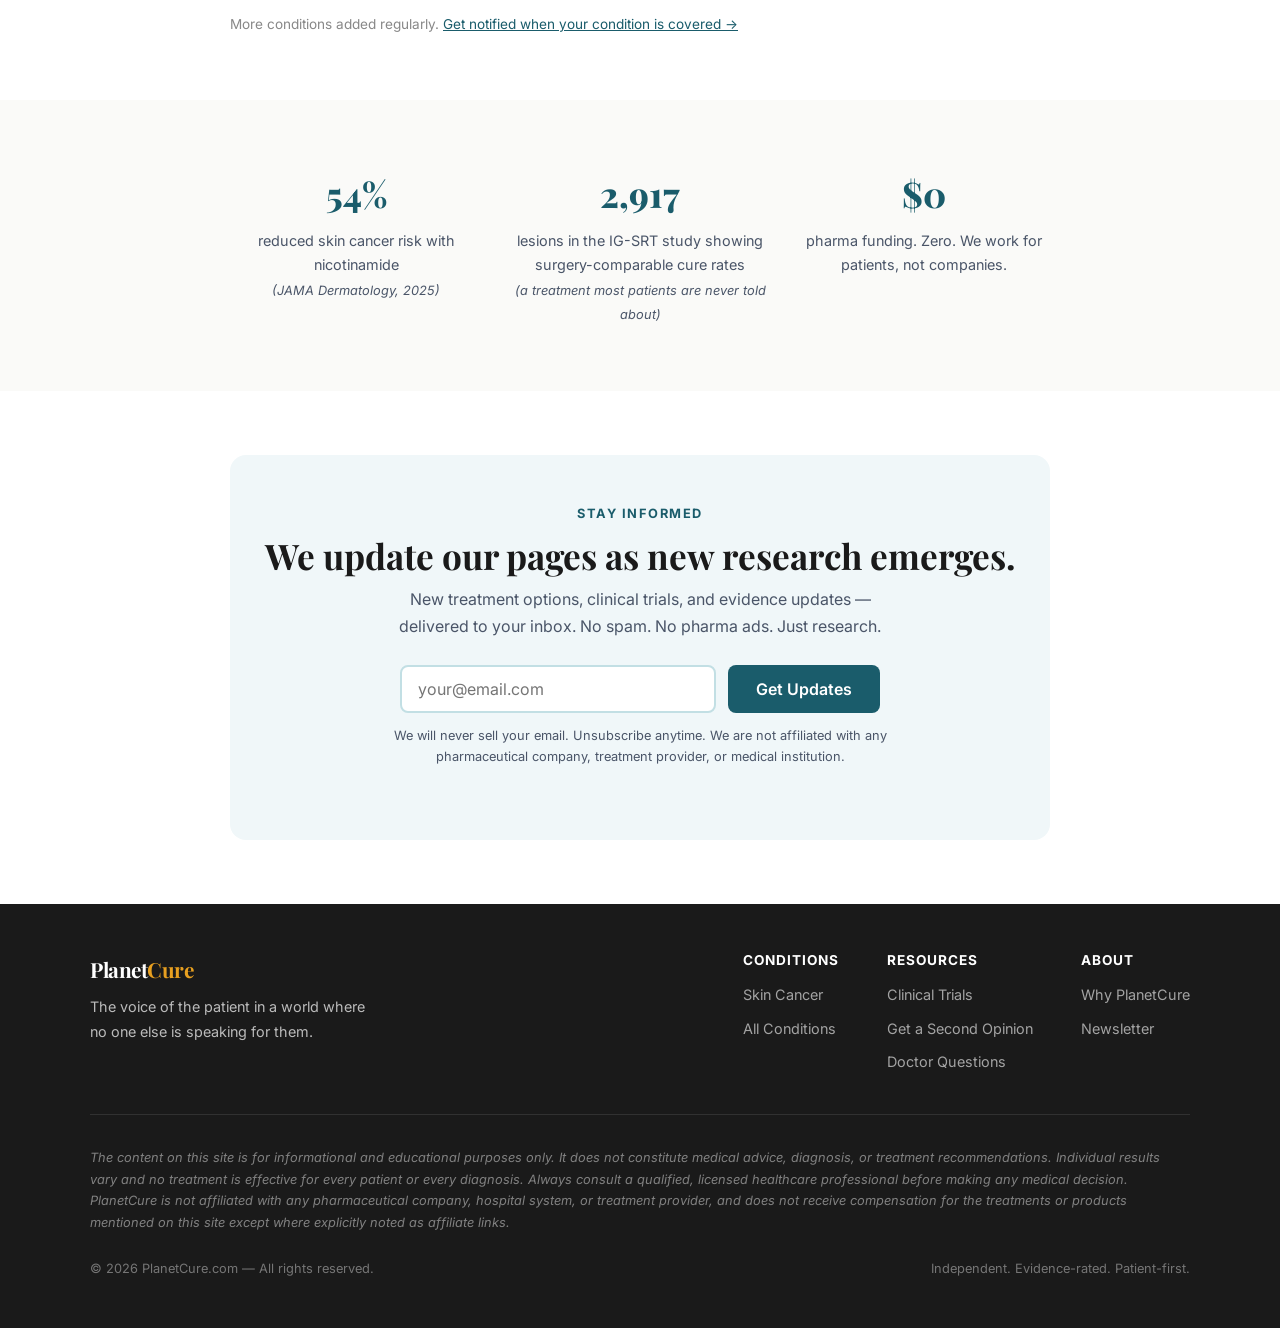
==== commit e8ee0a27: "Add prostate conditions page + update homepage" ====
--- a/index.html
+++ b/index.html
@@ -101,12 +101,12 @@
         <p>BCC, SCC, Melanoma, Merkel Cell — every treatment option that exists, evidence-rated.</p>
         <span class="card-tag live-tag">✓ Live Now</span>
       </a>
-      <div class="condition-card">
+      <a href="prostate.html" class="condition-card condition-card-link">
         <div class="card-icon">🎗️</div>
-        <h3>Prostate Cancer</h3>
-        <p>Active surveillance, surgery, radiation, hormonal therapy, integrative options.</p>
-        <span class="card-tag soon-tag">Coming Soon</span>
-      </div>
+        <h3>Prostate Health</h3>
+        <p>BPH, prostate cancer, HoLEP surgery, active surveillance, the dairy connection, and what your urologist may not tell you.</p>
+        <span class="card-tag live-tag">✓ Live Now</span>
+      </a>
       <div class="condition-card">
         <div class="card-icon">💗</div>
         <h3>Breast Cancer</h3>
@@ -163,7 +163,8 @@
       <div class="section-label">Stay Informed</div>
       <h2>We update our pages as new research emerges.</h2>
       <p>New treatment options, clinical trials, and evidence updates — delivered to your inbox. No spam. No pharma ads. Just research.</p>
-      <form class="email-form" action="https://app.convertkit.com/forms/XXXXXXXX/subscriptions" method="post">
+      <form class="email-form" action="/" method="post" data-netlify="true" name="planetcure-email-signup">
+        <input type="hidden" name="form-name" value="planetcure-email-signup">
         <input type="email" name="email_address" placeholder="your@email.com" required aria-label="Email address">
         <button type="submit" class="btn btn-teal">Get Updates</button>
       </form>
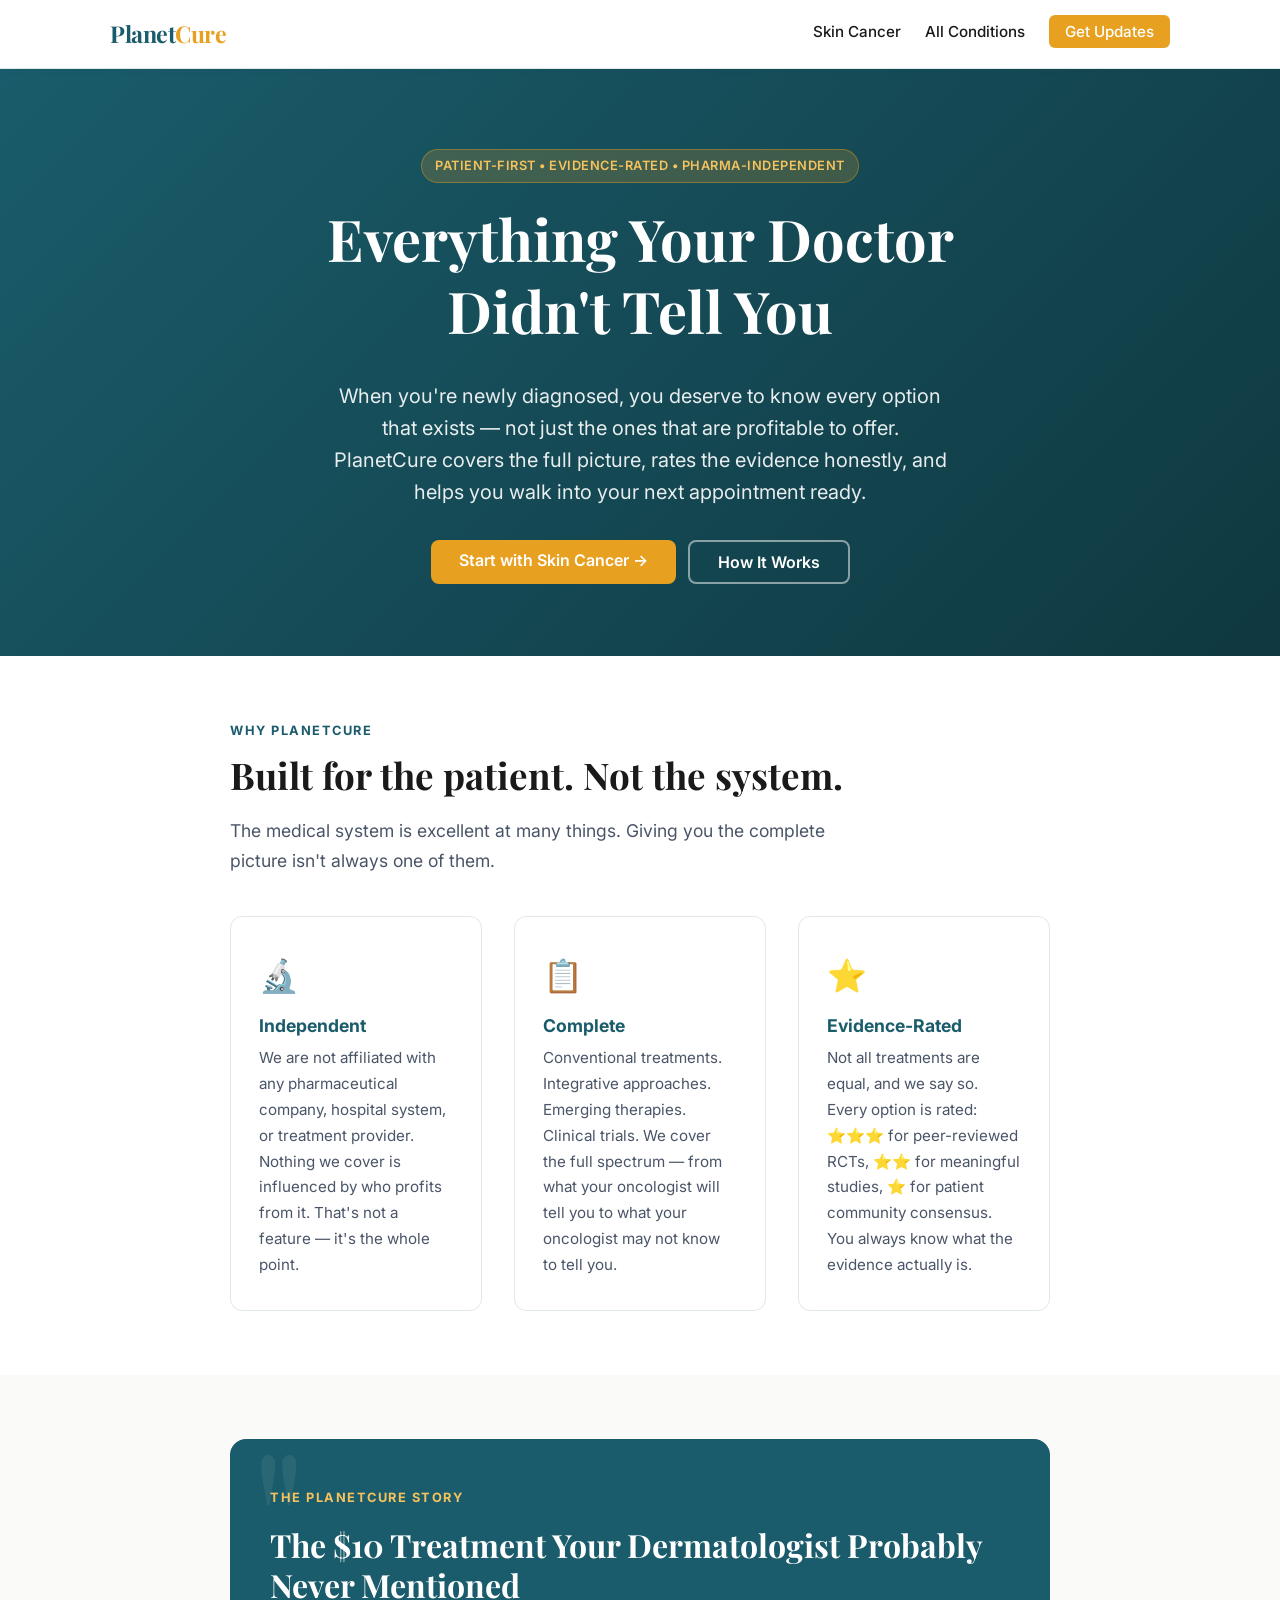
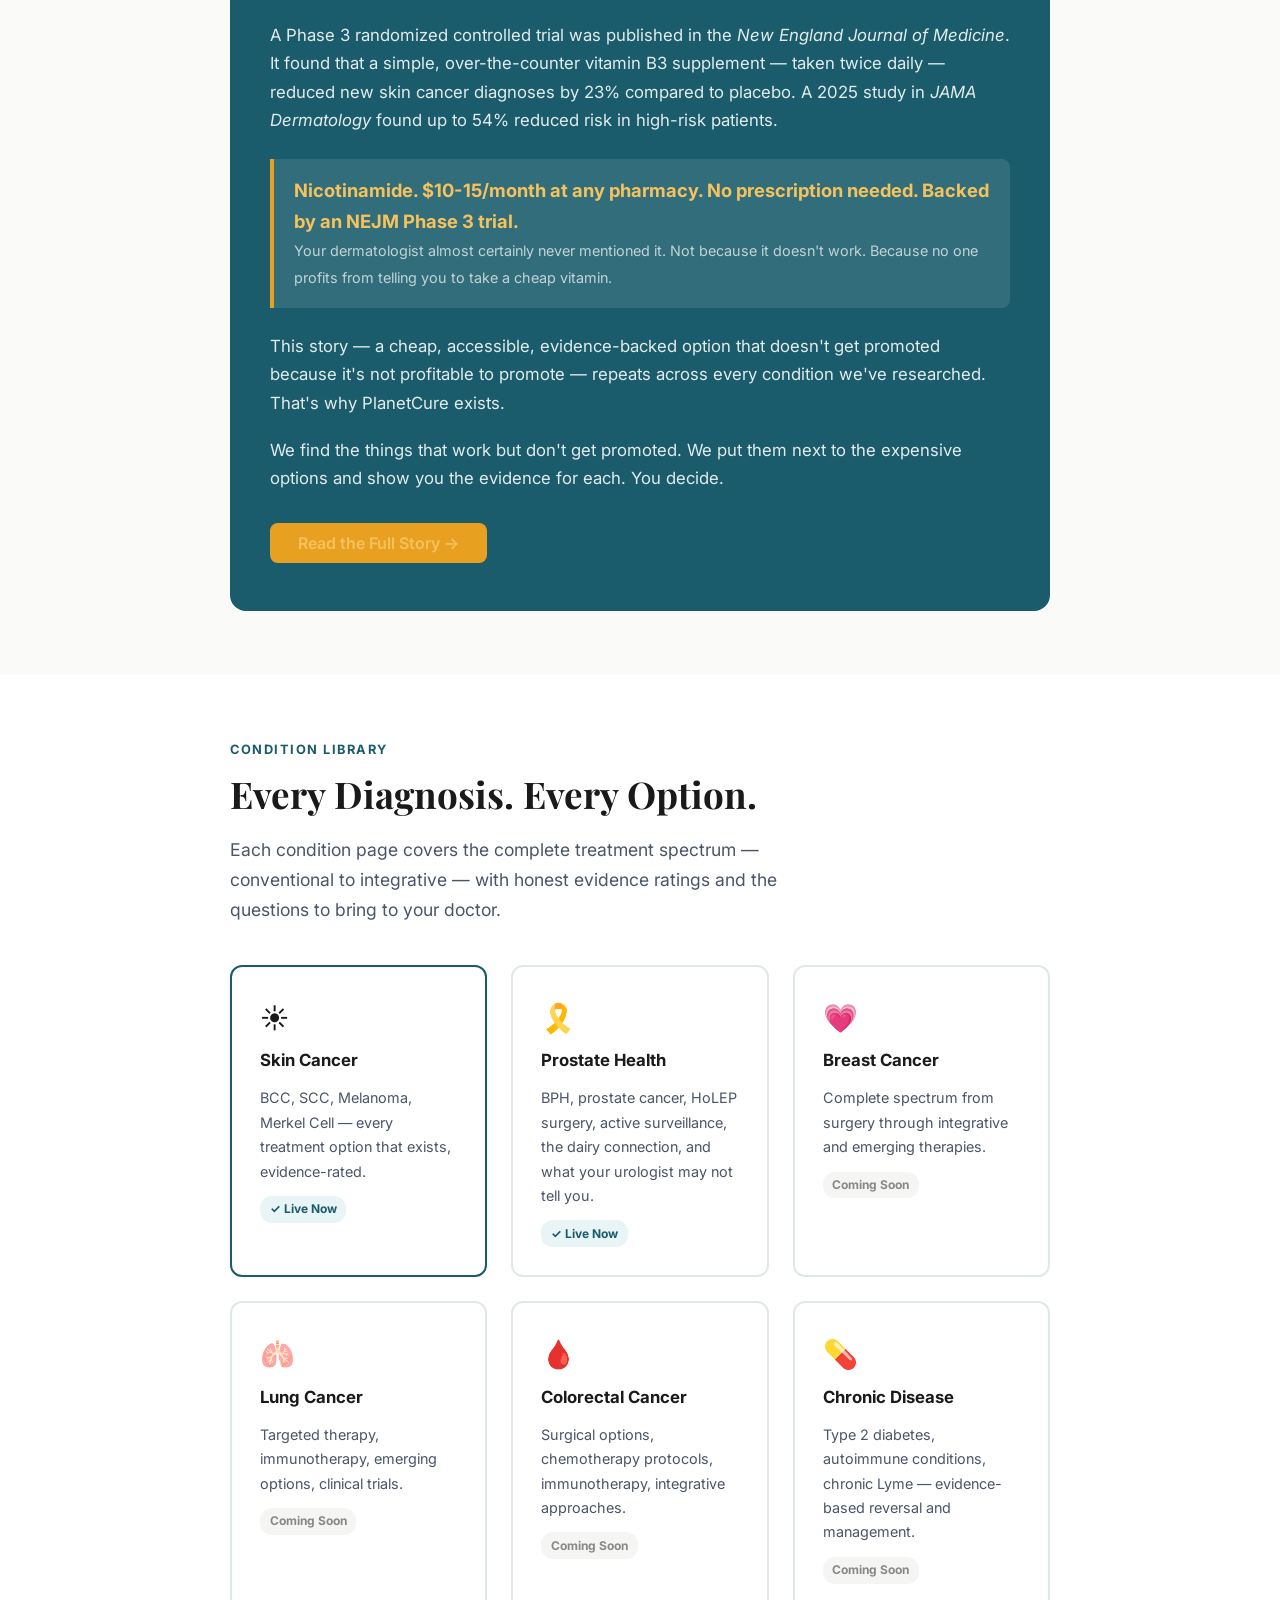
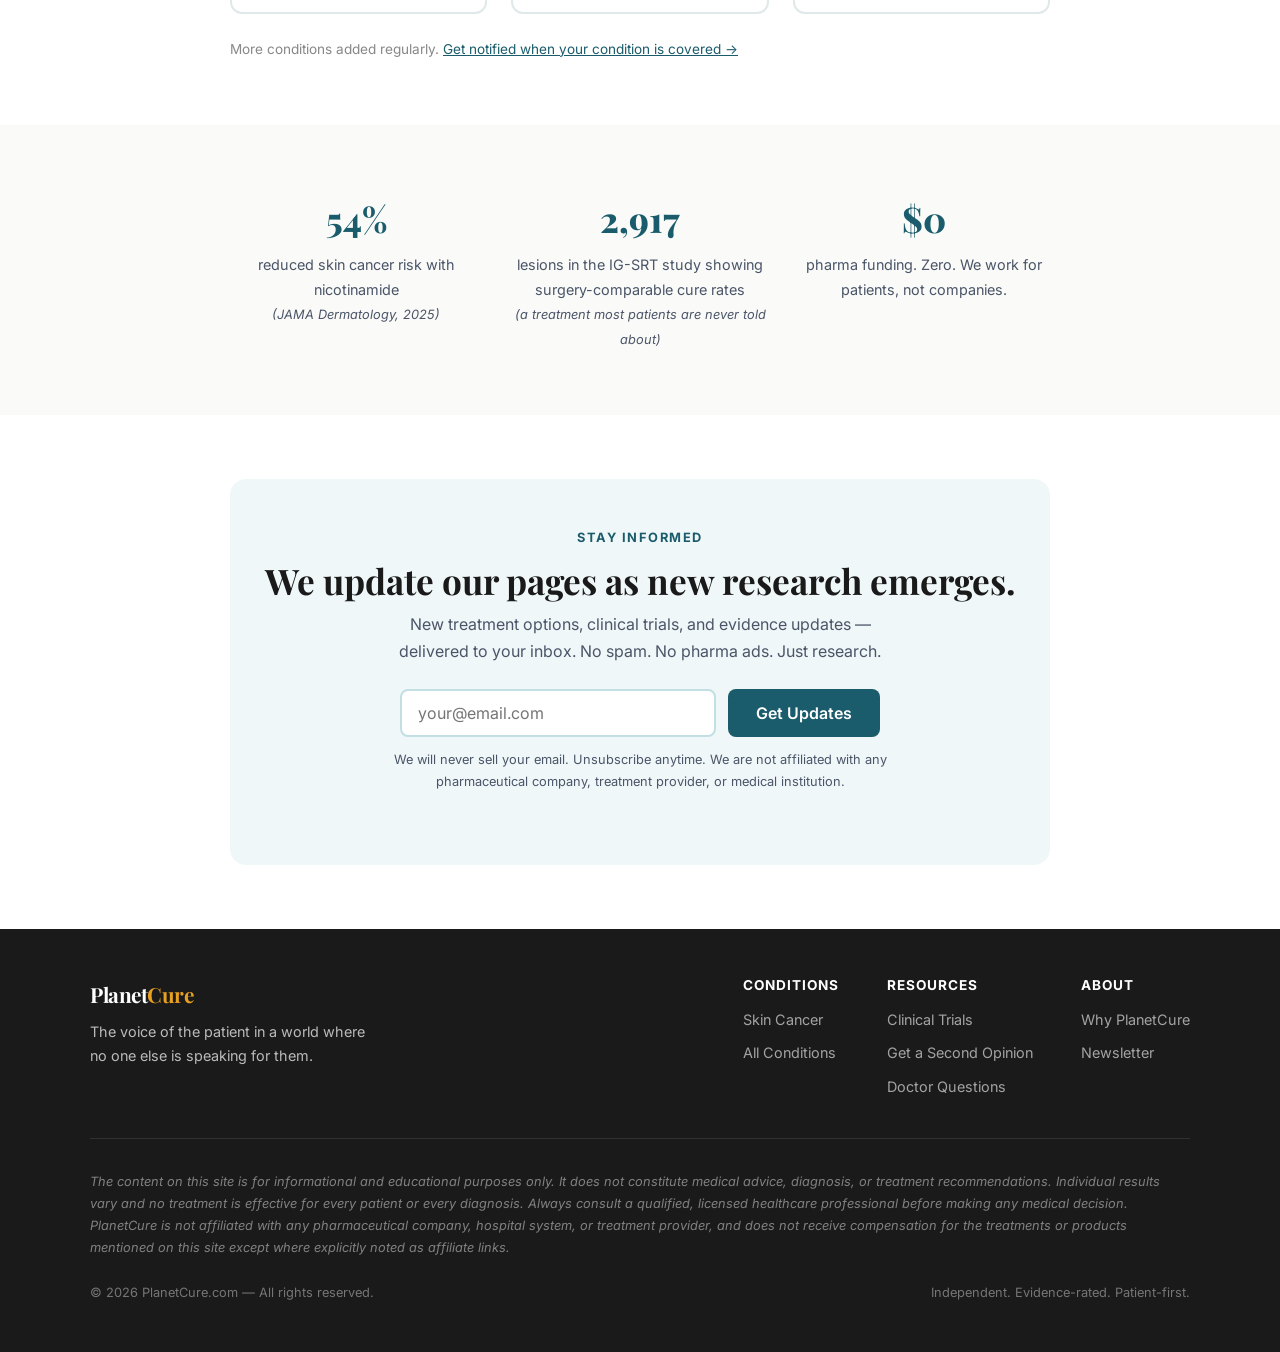
==== commit c46d22dd: "Fix: remove duplicate Melanoma card from homepage, fix prostate checklist styling" ====
--- a/index.html
+++ b/index.html
@@ -114,12 +114,6 @@
         <span class="card-tag soon-tag">Coming Soon</span>
       </div>
       <div class="condition-card">
-        <div class="card-icon">🔬</div>
-        <h3>Melanoma</h3>
-        <p>Deep-dive on staging, immunotherapy, targeted therapy, and integrative options.</p>
-        <span class="card-tag soon-tag">Coming Soon</span>
-      </div>
-      <div class="condition-card">
         <div class="card-icon">🫁</div>
         <h3>Lung Cancer</h3>
         <p>Targeted therapy, immunotherapy, emerging options, clinical trials.</p>
@@ -129,6 +123,12 @@
         <div class="card-icon">🩸</div>
         <h3>Colorectal Cancer</h3>
         <p>Surgical options, chemotherapy protocols, immunotherapy, integrative approaches.</p>
+        <span class="card-tag soon-tag">Coming Soon</span>
+      </div>
+      <div class="condition-card">
+        <div class="card-icon">💊</div>
+        <h3>Chronic Disease</h3>
+        <p>Type 2 diabetes, autoimmune conditions, chronic Lyme — evidence-based reversal and management.</p>
         <span class="card-tag soon-tag">Coming Soon</span>
       </div>
     </div>
--- a/css/styles.css
+++ b/css/styles.css
@@ -910,3 +910,44 @@
   a { color: #000 !important; }
   .callout, .callout-start, .treatment-card { border: 1px solid #ccc !important; background: #f9f9f9 !important; }
 }
+
+/* ============================================
+   Monetization Layer — Ebook CTAs & Affiliate
+   ============================================ */
+
+.ebook-cta {
+  background: #fff8e7;
+  border-left: 4px solid #e8a020;
+  border-radius: 8px;
+  padding: 24px 28px;
+  margin: 32px 0;
+}
+.ebook-cta h3 {
+  color: #1a1a1a;
+  margin-bottom: 8px;
+}
+.ebook-cta .ebook-price {
+  font-size: 1.5rem;
+  font-weight: 700;
+  color: #e8a020;
+  margin: 12px 0;
+}
+.btn-amber {
+  background: #e8a020;
+  color: #fff;
+  padding: 12px 28px;
+  border-radius: 6px;
+  font-weight: 600;
+  text-decoration: none;
+  display: inline-block;
+  margin-top: 8px;
+}
+.btn-amber:hover {
+  background: #c8881a;
+  color: #fff;
+}
+.affiliate-link {
+  color: #1a5c6b;
+  font-size: 0.85em;
+  margin-left: 6px;
+}
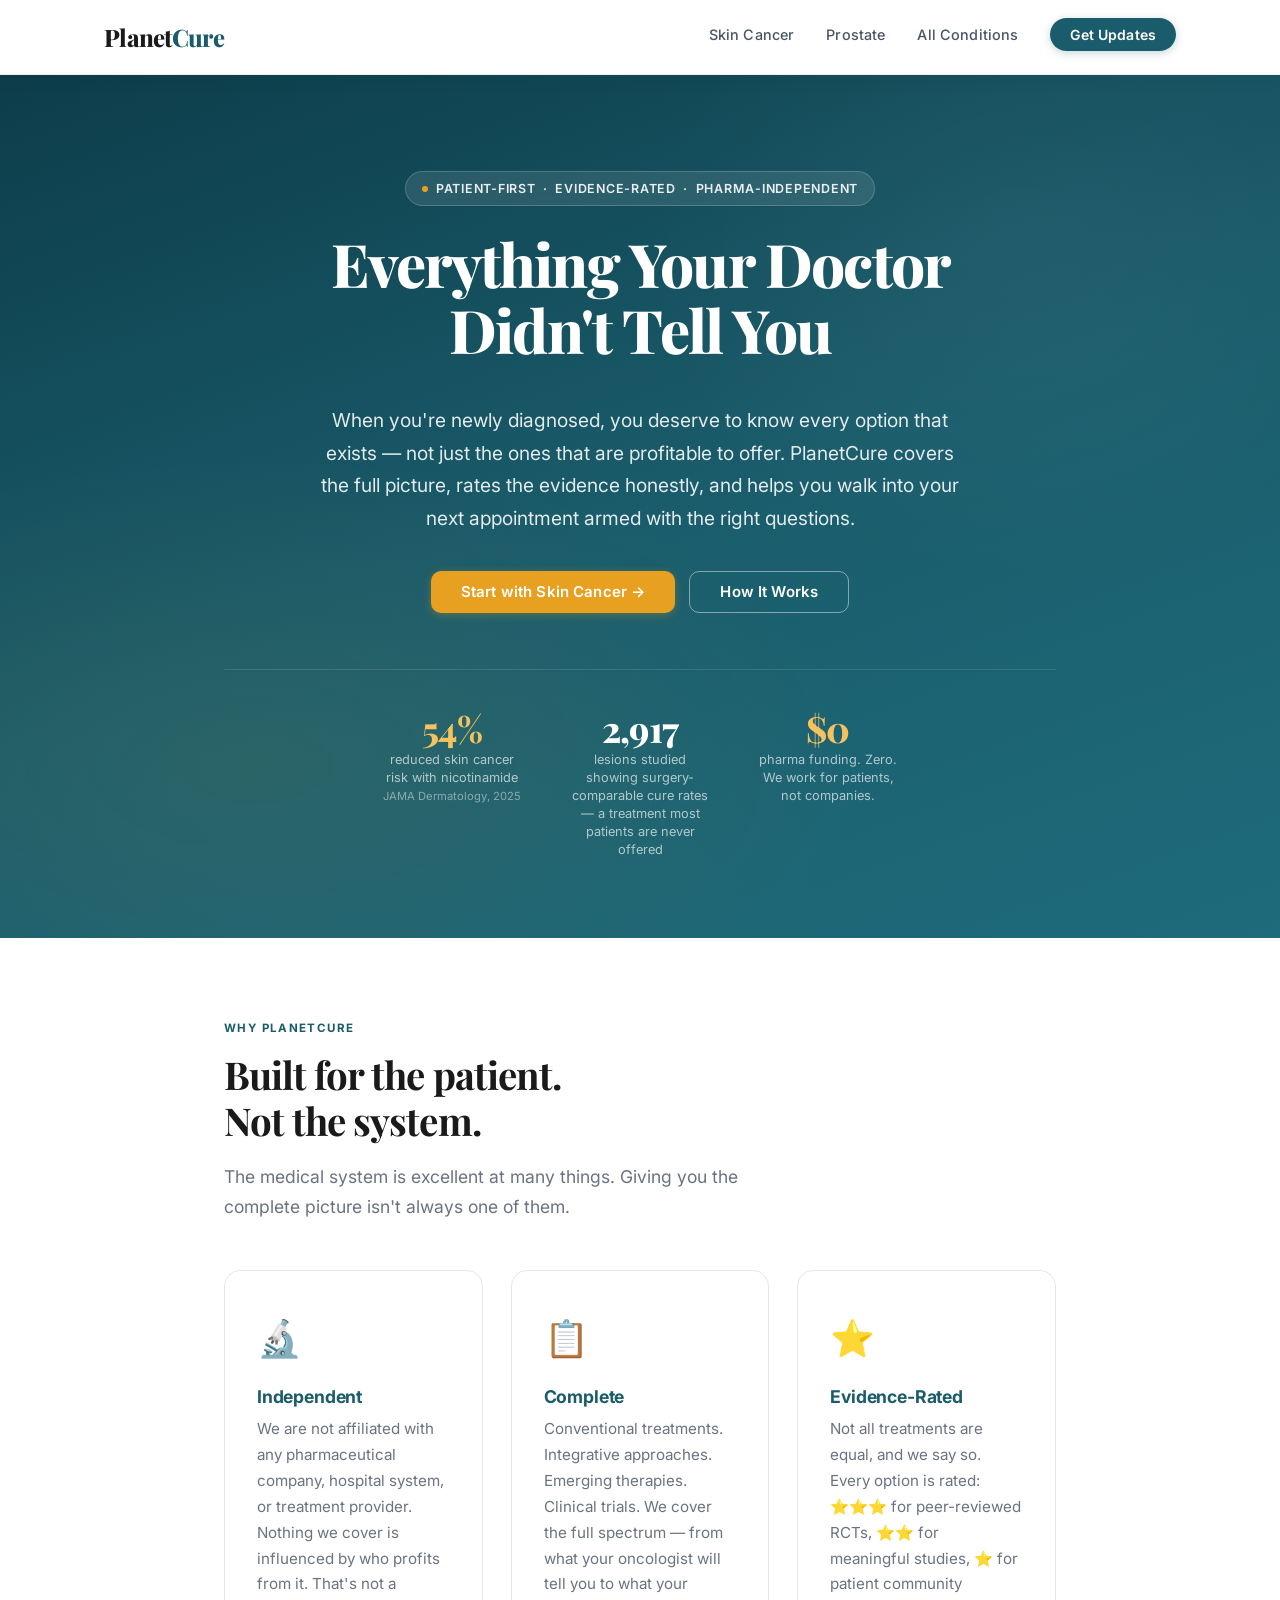
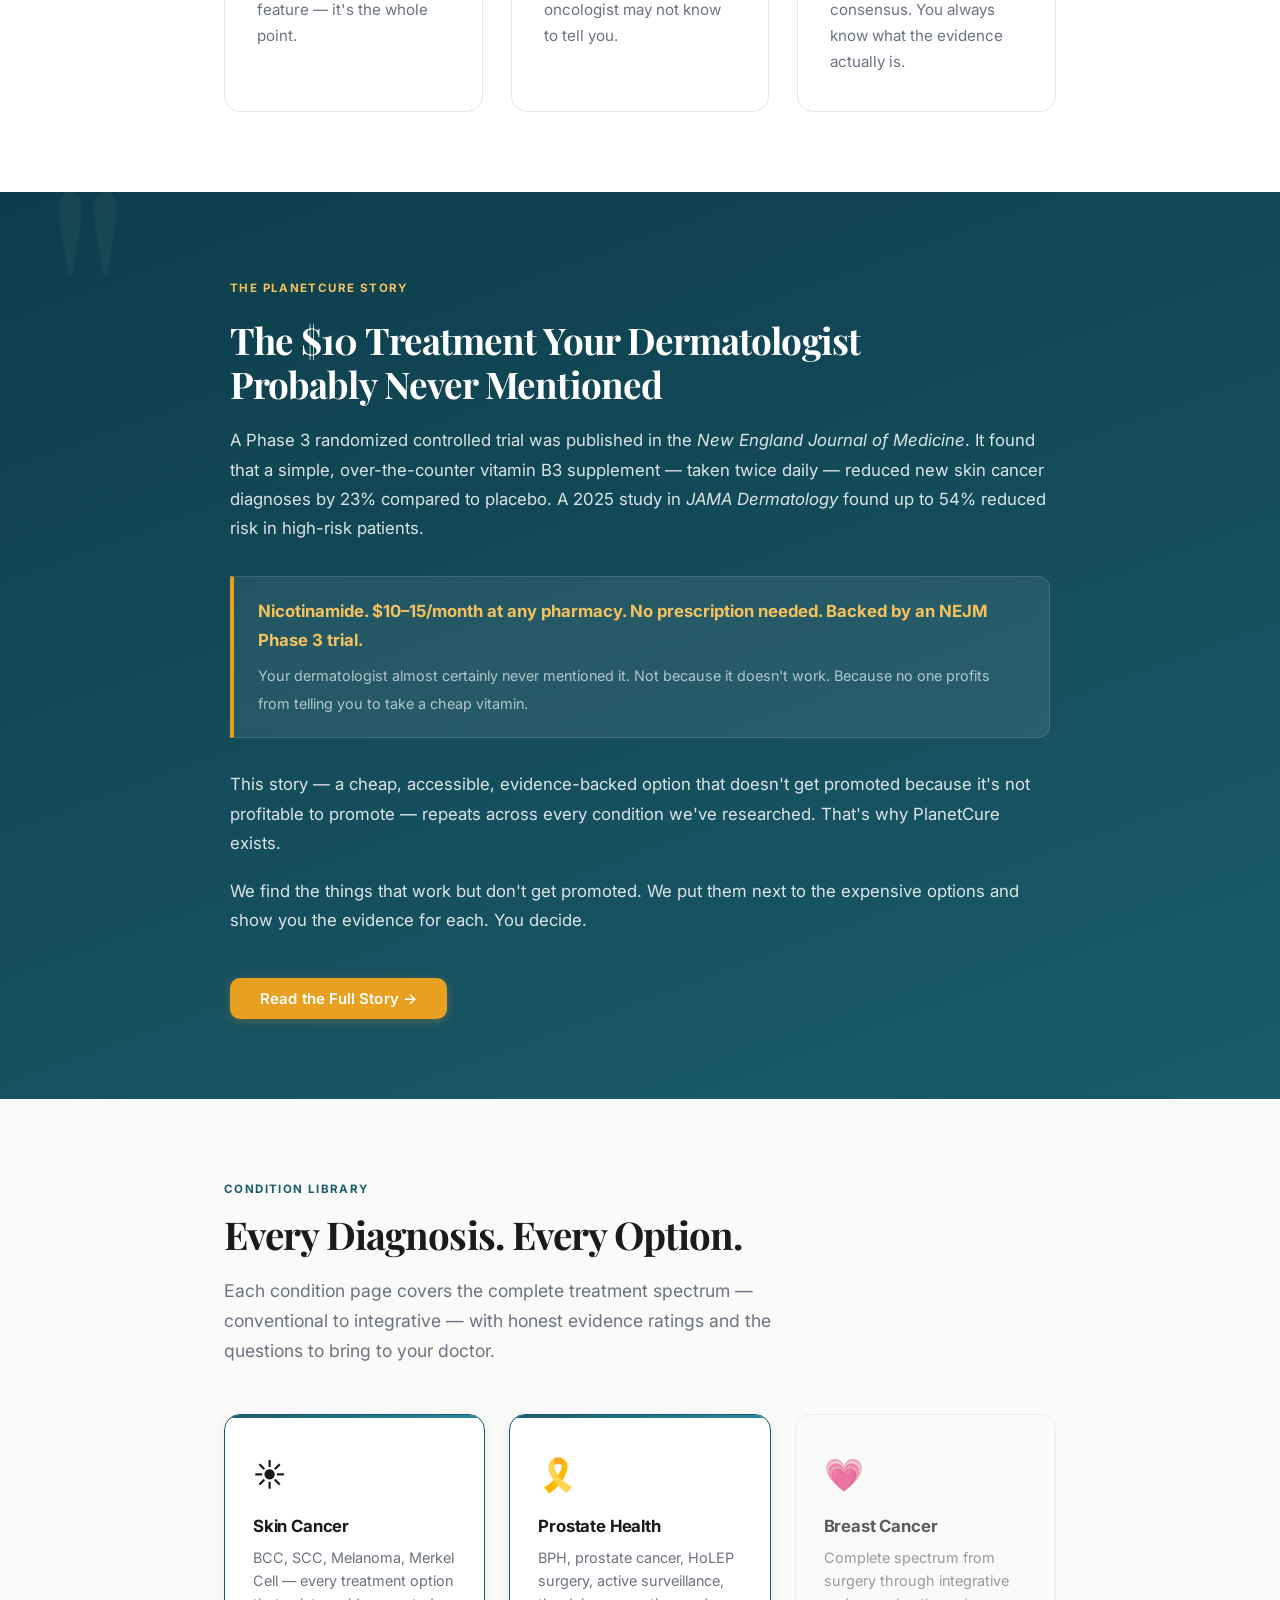
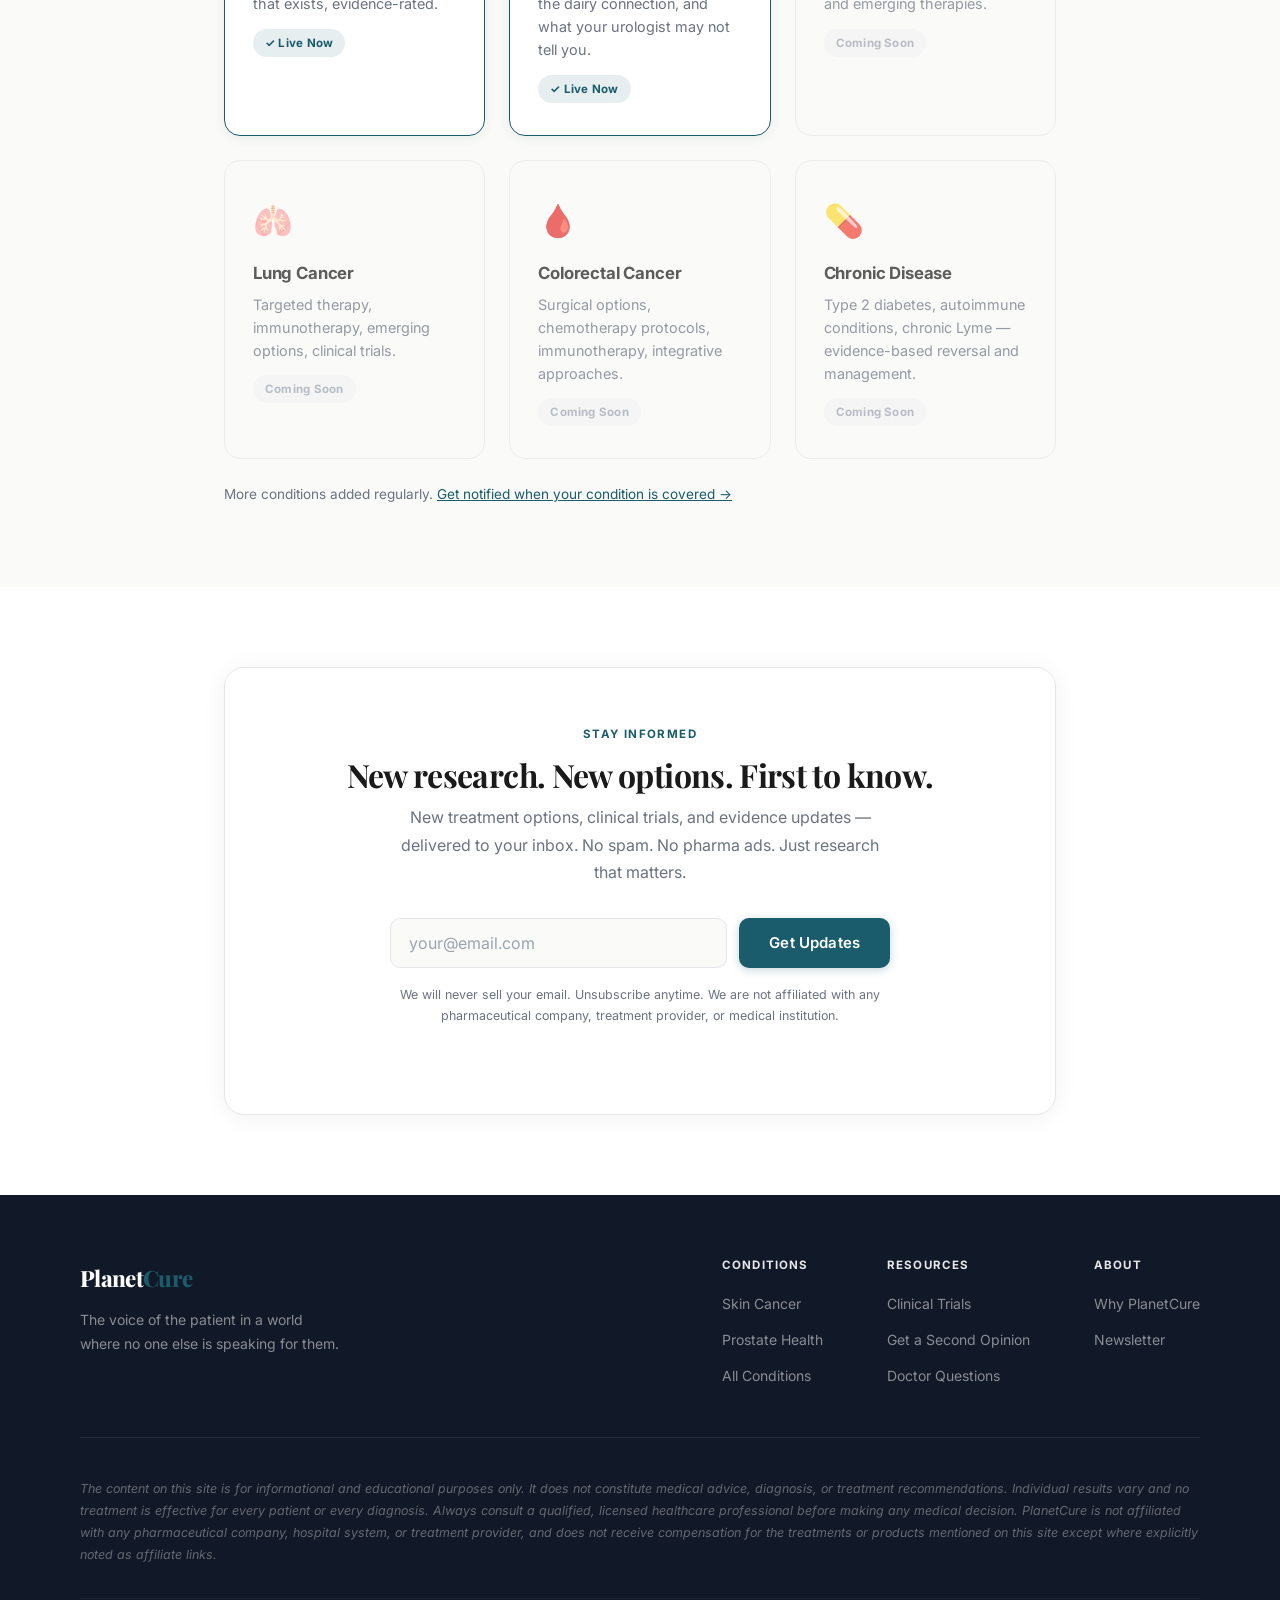
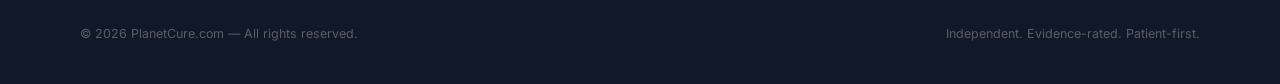
==== commit a002d824: "Apple-inspired redesign: premium look and feel" ====
--- a/index.html
+++ b/index.html
@@ -11,7 +11,7 @@
   <meta name="twitter:card" content="summary_large_image">
   <link rel="preconnect" href="https://fonts.googleapis.com">
   <link rel="preconnect" href="https://fonts.gstatic.com" crossorigin>
-  <link href="https://fonts.googleapis.com/css2?family=Inter:wght@400;500;600;700&family=Playfair+Display:wght@700;800&display=swap" rel="stylesheet">
+  <link href="https://fonts.googleapis.com/css2?family=Inter:wght@400;500;600;700&family=Playfair+Display:ital,wght@0,700;0,800;1,700&display=swap" rel="stylesheet">
   <link rel="stylesheet" href="css/styles.css">
 </head>
 <body>
@@ -22,6 +22,7 @@
     <a href="/" class="nav-logo">Planet<span>Cure</span></a>
     <ul class="nav-links">
       <li><a href="skin-cancer.html">Skin Cancer</a></li>
+      <li><a href="prostate.html">Prostate</a></li>
       <li><a href="#conditions">All Conditions</a></li>
       <li><a href="#email-signup" class="nav-cta">Get Updates</a></li>
     </ul>
@@ -34,12 +35,28 @@
 <!-- ======== Hero ======== -->
 <section class="hero">
   <div class="container">
-    <div class="hero-badge">Patient-First • Evidence-Rated • Pharma-Independent</div>
-    <h1>Everything Your Doctor Didn't Tell You</h1>
-    <p class="hero-sub">When you're newly diagnosed, you deserve to know every option that exists — not just the ones that are profitable to offer. PlanetCure covers the full picture, rates the evidence honestly, and helps you walk into your next appointment ready.</p>
+    <div class="hero-badge">Patient-First &nbsp;·&nbsp; Evidence-Rated &nbsp;·&nbsp; Pharma-Independent</div>
+    <h1>Everything Your Doctor<br>Didn't Tell You</h1>
+    <p class="hero-sub">When you're newly diagnosed, you deserve to know every option that exists — not just the ones that are profitable to offer. PlanetCure covers the full picture, rates the evidence honestly, and helps you walk into your next appointment armed with the right questions.</p>
     <div class="hero-actions">
       <a href="skin-cancer.html" class="btn btn-primary">Start with Skin Cancer →</a>
-      <a href="#why-planetcure" class="btn btn-secondary" style="color:#fff;border-color:rgba(255,255,255,0.5);">How It Works</a>
+      <a href="#why-planetcure" class="btn btn-secondary">How It Works</a>
+    </div>
+
+    <!-- Trust stats -->
+    <div class="hero-stats">
+      <div class="hero-stat">
+        <div class="hero-stat-number"><em>54%</em></div>
+        <div class="hero-stat-label">reduced skin cancer risk with nicotinamide<br><span style="font-size:.7rem;opacity:.7;">JAMA Dermatology, 2025</span></div>
+      </div>
+      <div class="hero-stat">
+        <div class="hero-stat-number">2,917</div>
+        <div class="hero-stat-label">lesions studied showing surgery-comparable cure rates — a treatment most patients are never offered</div>
+      </div>
+      <div class="hero-stat">
+        <div class="hero-stat-number"><em>$0</em></div>
+        <div class="hero-stat-label">pharma funding. Zero. We work for patients, not companies.</div>
+      </div>
     </div>
   </div>
 </section>
@@ -47,22 +64,22 @@
 <!-- ======== Why PlanetCure ======== -->
 <section id="why-planetcure" style="background:#fff;">
   <div class="container">
-    <div class="section-label">Why PlanetCure</div>
-    <h2 class="section-heading">Built for the patient. Not the system.</h2>
+    <span class="section-label">Why PlanetCure</span>
+    <h2 class="section-heading" style="color:#1a1a1a;">Built for the patient.<br>Not the system.</h2>
     <p class="section-sub">The medical system is excellent at many things. Giving you the complete picture isn't always one of them.</p>
     <div class="why-grid">
       <div class="why-card">
-        <div class="why-icon">🔬</div>
+        <span class="why-icon">🔬</span>
         <h3>Independent</h3>
         <p>We are not affiliated with any pharmaceutical company, hospital system, or treatment provider. Nothing we cover is influenced by who profits from it. That's not a feature — it's the whole point.</p>
       </div>
       <div class="why-card">
-        <div class="why-icon">📋</div>
+        <span class="why-icon">📋</span>
         <h3>Complete</h3>
         <p>Conventional treatments. Integrative approaches. Emerging therapies. Clinical trials. We cover the full spectrum — from what your oncologist will tell you to what your oncologist may not know to tell you.</p>
       </div>
       <div class="why-card">
-        <div class="why-icon">⭐</div>
+        <span class="why-icon">⭐</span>
         <h3>Evidence-Rated</h3>
         <p>Not all treatments are equal, and we say so. Every option is rated: ⭐⭐⭐ for peer-reviewed RCTs, ⭐⭐ for meaningful studies, ⭐ for patient community consensus. You always know what the evidence actually is.</p>
       </div>
@@ -71,62 +88,63 @@
 </section>
 
 <!-- ======== The $10 Story ======== -->
-<section style="background:#fafaf8;">
-  <div class="container">
-    <div class="story-callout">
-      <div class="story-label">The PlanetCure Story</div>
-      <h2>The $10 Treatment Your Dermatologist Probably Never Mentioned</h2>
-      <p>A Phase 3 randomized controlled trial was published in the <em>New England Journal of Medicine</em>. It found that a simple, over-the-counter vitamin B3 supplement — taken twice daily — reduced new skin cancer diagnoses by 23% compared to placebo. A 2025 study in <em>JAMA Dermatology</em> found up to 54% reduced risk in high-risk patients.</p>
-      <div class="story-stat">
-        <strong>Nicotinamide. $10-15/month at any pharmacy. No prescription needed. Backed by an NEJM Phase 3 trial.</strong><br>
-        <span style="color:rgba(255,255,255,.7);font-size:.9rem;">Your dermatologist almost certainly never mentioned it. Not because it doesn't work. Because no one profits from telling you to take a cheap vitamin.</span>
-      </div>
-      <p>This story — a cheap, accessible, evidence-backed option that doesn't get promoted because it's not profitable to promote — repeats across every condition we've researched. That's why PlanetCure exists.</p>
-      <p>We find the things that work but don't get promoted. We put them next to the expensive options and show you the evidence for each. You decide.</p>
-      <a href="skin-cancer.html#nicotinamide" class="btn btn-primary mt-sm">Read the Full Story →</a>
-    </div>
+<section class="story-section">
+  <div class="story-inner">
+    <div class="story-label">The PlanetCure Story</div>
+    <h2>The $10 Treatment Your Dermatologist<br>Probably Never Mentioned</h2>
+    <p>A Phase 3 randomized controlled trial was published in the <em>New England Journal of Medicine</em>. It found that a simple, over-the-counter vitamin B3 supplement — taken twice daily — reduced new skin cancer diagnoses by 23% compared to placebo. A 2025 study in <em>JAMA Dermatology</em> found up to 54% reduced risk in high-risk patients.</p>
+    <div class="story-stat-block">
+      <strong>Nicotinamide. $10–15/month at any pharmacy. No prescription needed. Backed by an NEJM Phase 3 trial.</strong>
+      <span>Your dermatologist almost certainly never mentioned it. Not because it doesn't work. Because no one profits from telling you to take a cheap vitamin.</span>
+    </div>
+    <p>This story — a cheap, accessible, evidence-backed option that doesn't get promoted because it's not profitable to promote — repeats across every condition we've researched. That's why PlanetCure exists.</p>
+    <p>We find the things that work but don't get promoted. We put them next to the expensive options and show you the evidence for each. You decide.</p>
+    <a href="skin-cancer.html#nicotinamide" class="btn btn-primary mt-md" style="margin-top:1.5rem;">Read the Full Story →</a>
   </div>
 </section>
 
 <!-- ======== Conditions ======== -->
-<section id="conditions" style="background:#fff;">
-  <div class="container">
-    <div class="section-label">Condition Library</div>
-    <h2 class="section-heading">Every Diagnosis. Every Option.</h2>
+<section id="conditions" style="background:#fafaf8;">
+  <div class="container">
+    <span class="section-label">Condition Library</span>
+    <h2 class="section-heading" style="color:#1a1a1a;">Every Diagnosis. Every Option.</h2>
     <p class="section-sub">Each condition page covers the complete treatment spectrum — conventional to integrative — with honest evidence ratings and the questions to bring to your doctor.</p>
     <div class="conditions-grid">
+      <!-- Live: Skin Cancer -->
       <a href="skin-cancer.html" class="condition-card live">
-        <div class="card-icon">☀️</div>
+        <span class="card-icon">☀️</span>
         <h3>Skin Cancer</h3>
         <p>BCC, SCC, Melanoma, Merkel Cell — every treatment option that exists, evidence-rated.</p>
         <span class="card-tag live-tag">✓ Live Now</span>
       </a>
+      <!-- Live: Prostate -->
       <a href="prostate.html" class="condition-card condition-card-link">
-        <div class="card-icon">🎗️</div>
+        <span class="card-icon">🎗️</span>
         <h3>Prostate Health</h3>
         <p>BPH, prostate cancer, HoLEP surgery, active surveillance, the dairy connection, and what your urologist may not tell you.</p>
         <span class="card-tag live-tag">✓ Live Now</span>
       </a>
-      <div class="condition-card">
-        <div class="card-icon">💗</div>
+      <!-- Coming Soon -->
+      <div class="condition-card">
+        <span class="card-icon">💗</span>
         <h3>Breast Cancer</h3>
         <p>Complete spectrum from surgery through integrative and emerging therapies.</p>
         <span class="card-tag soon-tag">Coming Soon</span>
       </div>
       <div class="condition-card">
-        <div class="card-icon">🫁</div>
+        <span class="card-icon">🫁</span>
         <h3>Lung Cancer</h3>
         <p>Targeted therapy, immunotherapy, emerging options, clinical trials.</p>
         <span class="card-tag soon-tag">Coming Soon</span>
       </div>
       <div class="condition-card">
-        <div class="card-icon">🩸</div>
+        <span class="card-icon">🩸</span>
         <h3>Colorectal Cancer</h3>
         <p>Surgical options, chemotherapy protocols, immunotherapy, integrative approaches.</p>
         <span class="card-tag soon-tag">Coming Soon</span>
       </div>
       <div class="condition-card">
-        <div class="card-icon">💊</div>
+        <span class="card-icon">💊</span>
         <h3>Chronic Disease</h3>
         <p>Type 2 diabetes, autoimmune conditions, chronic Lyme — evidence-based reversal and management.</p>
         <span class="card-tag soon-tag">Coming Soon</span>
@@ -136,33 +154,13 @@
   </div>
 </section>
 
-<!-- ======== Social proof / Trust ======== -->
-<section style="background:#fafaf8;">
-  <div class="container">
-    <div style="display:grid;grid-template-columns:repeat(auto-fit,minmax(200px,1fr));gap:2rem;text-align:center;">
-      <div>
-        <div style="font-size:2.2rem;font-weight:800;color:#1a5c6b;font-family:'Playfair Display',serif;">54%</div>
-        <div style="font-size:.9rem;color:#4a5568;margin-top:.3rem;">reduced skin cancer risk with nicotinamide<br><em style="font-size:.8rem;">(JAMA Dermatology, 2025)</em></div>
-      </div>
-      <div>
-        <div style="font-size:2.2rem;font-weight:800;color:#1a5c6b;font-family:'Playfair Display',serif;">2,917</div>
-        <div style="font-size:.9rem;color:#4a5568;margin-top:.3rem;">lesions in the IG-SRT study showing surgery-comparable cure rates<br><em style="font-size:.8rem;">(a treatment most patients are never told about)</em></div>
-      </div>
-      <div>
-        <div style="font-size:2.2rem;font-weight:800;color:#1a5c6b;font-family:'Playfair Display',serif;">$0</div>
-        <div style="font-size:.9rem;color:#4a5568;margin-top:.3rem;">pharma funding. Zero. We work for patients, not companies.</div>
-      </div>
-    </div>
-  </div>
-</section>
-
 <!-- ======== Email Signup ======== -->
-<section id="email-signup" style="background:#fff;">
+<section id="email-signup" style="background:#fff;padding:5rem 0;">
   <div class="container">
     <div class="email-section">
-      <div class="section-label">Stay Informed</div>
-      <h2>We update our pages as new research emerges.</h2>
-      <p>New treatment options, clinical trials, and evidence updates — delivered to your inbox. No spam. No pharma ads. Just research.</p>
+      <span class="section-label" style="display:block;margin-bottom:.75rem;">Stay Informed</span>
+      <h2 style="color:#1a1a1a;margin-bottom:.6rem;">New research. New options. First to know.</h2>
+      <p>New treatment options, clinical trials, and evidence updates — delivered to your inbox. No spam. No pharma ads. Just research that matters.</p>
       <form class="email-form" action="/" method="post" data-netlify="true" name="planetcure-email-signup">
         <input type="hidden" name="form-name" value="planetcure-email-signup">
         <input type="email" name="email_address" placeholder="your@email.com" required aria-label="Email address">
@@ -178,14 +176,15 @@
   <div class="footer-inner">
     <div class="footer-top">
       <div class="footer-brand">
-        <a href="/" class="nav-logo">Planet<span style="color:#e8a020;">Cure</span></a>
-        <p style="margin-top:.5rem;">The voice of the patient in a world where no one else is speaking for them.</p>
+        <a href="/" class="nav-logo" style="color:#fff;">Planet<span style="color:#1a5c6b;">Cure</span></a>
+        <p>The voice of the patient in a world where no one else is speaking for them.</p>
       </div>
       <div class="footer-links">
         <div class="footer-col">
           <h4>Conditions</h4>
           <ul>
             <li><a href="skin-cancer.html">Skin Cancer</a></li>
+            <li><a href="prostate.html">Prostate Health</a></li>
             <li><a href="#conditions">All Conditions</a></li>
           </ul>
         </div>
--- a/css/styles.css
+++ b/css/styles.css
@@ -1,13 +1,20 @@
 /* =============================================
    PlanetCure.com — Global Stylesheet
-   Color palette:
-     Primary:    #1a5c6b (deep teal)
-     Background: #fafaf8 (warm white)
-     Text:       #1a1a1a (dark charcoal)
-     Accent/CTA: #e8a020 (amber)
-     Light teal: #e8f4f6 (callout backgrounds)
-     Mid teal:   #c2dfe4
+   Apple-inspired premium health design
+   
+   Design Tokens:
+     Primary teal:   #1a5c6b
+     Accent amber:   #e8a020
+     Background:     #fafaf8
+     Surface:        #ffffff
+     Text:           #1a1a1a
+     Muted:          #6b7280
+     Border:         #e5e7eb
+     Light teal bg:  #e8f4f6
    ============================================= */
+
+/* ---- Google Fonts ---- */
+@import url('https://fonts.googleapis.com/css2?family=Inter:wght@400;500;600;700&family=Playfair+Display:ital,wght@0,700;0,800;1,700&display=swap');
 
 /* ---- Reset & Base ---- */
 *, *::before, *::after { box-sizing: border-box; margin: 0; padding: 0; }
@@ -15,103 +22,130 @@
 html { font-size: 16px; scroll-behavior: smooth; }
 
 body {
-  font-family: 'Inter', sans-serif;
+  font-family: 'Inter', -apple-system, BlinkMacSystemFont, 'Segoe UI', sans-serif;
   background: #fafaf8;
   color: #1a1a1a;
-  line-height: 1.7;
+  line-height: 1.75;
   -webkit-font-smoothing: antialiased;
+  -moz-osx-font-smoothing: grayscale;
 }
 
 img { max-width: 100%; display: block; }
-a { color: #1a5c6b; text-decoration: underline; transition: color .2s; }
+a { color: #1a5c6b; text-decoration: underline; transition: color .2s ease; }
 a:hover { color: #e8a020; }
 
 /* ---- Typography ---- */
 h1, h2, h3, h4, h5 {
-  font-family: 'Playfair Display', serif;
-  line-height: 1.25;
+  font-family: 'Playfair Display', Georgia, serif;
+  line-height: 1.2;
   color: #1a1a1a;
-}
-h1 { font-size: clamp(2rem, 5vw, 3.2rem); margin-bottom: .6em; }
-h2 { font-size: clamp(1.5rem, 3.5vw, 2.2rem); margin-bottom: .5em; }
-h3 { font-size: clamp(1.15rem, 2.5vw, 1.5rem); margin-bottom: .4em; }
-h4 { font-size: 1.1rem; margin-bottom: .35em; font-family: 'Inter', sans-serif; font-weight: 700; }
+  letter-spacing: -0.02em;
+}
+h1 { font-size: clamp(2.2rem, 5.5vw, 3.5rem); font-weight: 800; margin-bottom: .6em; }
+h2 { font-size: clamp(1.6rem, 3.5vw, 2.2rem); font-weight: 700; margin-bottom: .5em; color: #1a5c6b; }
+h3 {
+  font-family: 'Inter', sans-serif;
+  font-size: clamp(1.1rem, 2.5vw, 1.3rem);
+  font-weight: 600;
+  margin-bottom: .4em;
+  color: #1a1a1a;
+  letter-spacing: -0.01em;
+}
+h4 {
+  font-family: 'Inter', sans-serif;
+  font-size: 1rem;
+  font-weight: 700;
+  margin-bottom: .35em;
+  color: #1a1a1a;
+}
 
 p { margin-bottom: 1.1em; }
 p:last-child { margin-bottom: 0; }
 ul, ol { padding-left: 1.5em; margin-bottom: 1.1em; }
-li { margin-bottom: .35em; }
+li { margin-bottom: .4em; }
 strong { font-weight: 700; }
 em { font-style: italic; }
 
 /* ---- Layout ---- */
 .container {
-  max-width: 860px;
+  max-width: 880px;
   margin: 0 auto;
-  padding: 0 1.25rem;
+  padding: 0 1.5rem;
 }
 .container--wide {
-  max-width: 1100px;
+  max-width: 1120px;
   margin: 0 auto;
-  padding: 0 1.25rem;
+  padding: 0 1.5rem;
 }
 
 /* ---- Navigation ---- */
 .site-nav {
-  background: #fff;
-  border-bottom: 1px solid #e0e8ea;
+  background: rgba(255, 255, 255, 0.96);
+  backdrop-filter: blur(12px);
+  -webkit-backdrop-filter: blur(12px);
+  border-bottom: 1px solid rgba(0, 0, 0, 0.06);
   position: sticky;
   top: 0;
   z-index: 100;
-  box-shadow: 0 1px 6px rgba(26,92,107,.07);
+  box-shadow: 0 1px 20px rgba(0, 0, 0, 0.06);
+  transition: box-shadow .3s ease;
 }
 .nav-inner {
   display: flex;
   align-items: center;
   justify-content: space-between;
-  padding: .9rem 1.25rem;
-  max-width: 1100px;
+  padding: 1rem 1.5rem;
+  max-width: 1120px;
   margin: 0 auto;
 }
 .nav-logo {
   font-family: 'Playfair Display', serif;
-  font-size: 1.45rem;
-  font-weight: 700;
-  color: #1a5c6b;
+  font-size: 1.5rem;
+  font-weight: 800;
+  color: #1a1a1a;
   text-decoration: none;
-  letter-spacing: -.5px;
-}
-.nav-logo:hover { color: #1a5c6b; }
-.nav-logo span { color: #e8a020; }
+  letter-spacing: -0.03em;
+  transition: opacity .2s;
+}
+.nav-logo:hover { color: #1a1a1a; opacity: .75; }
+.nav-logo span { color: #1a5c6b; }
 
 .nav-links {
   display: flex;
   align-items: center;
-  gap: 1.5rem;
+  gap: 2rem;
   list-style: none;
   padding: 0;
   margin: 0;
 }
 .nav-links a {
   text-decoration: none;
-  font-size: .95rem;
+  font-size: .9rem;
   font-weight: 500;
-  color: #1a1a1a;
-}
-.nav-links a:hover { color: #1a5c6b; }
+  color: #4a5568;
+  letter-spacing: .01em;
+  transition: color .2s;
+}
+.nav-links a:hover { color: #1a1a1a; }
 
 .nav-cta {
-  background: #e8a020;
+  background: #1a5c6b !important;
   color: #fff !important;
-  padding: .45rem 1rem;
-  border-radius: 6px;
-  font-weight: 600;
-  font-size: .9rem;
+  padding: .5rem 1.25rem !important;
+  border-radius: 100px !important;
+  font-weight: 600 !important;
+  font-size: .875rem !important;
   text-decoration: none !important;
-  transition: background .2s;
+  transition: background .2s, transform .15s, box-shadow .2s !important;
   white-space: nowrap;
-}
-.nav-cta:hover { background: #d4911a !important; color: #fff !important; }
+  box-shadow: 0 2px 8px rgba(26, 92, 107, 0.25);
+}
+.nav-cta:hover {
+  background: #164f5c !important;
+  color: #fff !important;
+  transform: translateY(-1px);
+  box-shadow: 0 4px 16px rgba(26, 92, 107, 0.35) !important;
+}
 
 /* Mobile nav toggle */
 .nav-toggle {
@@ -119,139 +153,353 @@
   background: none;
   border: none;
   cursor: pointer;
-  padding: .25rem;
+  padding: .35rem;
   flex-direction: column;
   gap: 5px;
 }
 .nav-toggle span {
   display: block;
-  width: 24px;
+  width: 22px;
   height: 2px;
   background: #1a1a1a;
-  transition: all .3s;
+  border-radius: 2px;
+  transition: all .3s ease;
 }
 .nav-toggle.open span:nth-child(1) { transform: rotate(45deg) translate(5px, 5px); }
-.nav-toggle.open span:nth-child(2) { opacity: 0; }
+.nav-toggle.open span:nth-child(2) { opacity: 0; transform: scaleX(0); }
 .nav-toggle.open span:nth-child(3) { transform: rotate(-45deg) translate(5px, -5px); }
 
 /* ---- Buttons ---- */
 .btn {
-  display: inline-block;
+  display: inline-flex;
+  align-items: center;
+  justify-content: center;
+  gap: .4rem;
+  padding: .8rem 1.875rem;
+  border-radius: 10px;
+  font-weight: 600;
+  font-size: .9375rem;
+  text-decoration: none;
+  transition: all .2s ease;
+  cursor: pointer;
+  border: none;
+  font-family: 'Inter', sans-serif;
+  line-height: 1;
+  letter-spacing: .01em;
+  white-space: nowrap;
+}
+.btn-primary {
+  background: #e8a020;
+  color: #fff;
+  box-shadow: 0 2px 8px rgba(232, 160, 32, 0.3);
+}
+.btn-primary:hover {
+  background: #d4911a;
+  color: #fff;
+  transform: translateY(-2px);
+  box-shadow: 0 6px 20px rgba(232, 160, 32, 0.4);
+}
+.btn-secondary {
+  background: transparent;
+  color: #fff;
+  border: 1.5px solid rgba(255, 255, 255, 0.45);
+}
+.btn-secondary:hover {
+  background: rgba(255, 255, 255, 0.12);
+  color: #fff;
+  border-color: rgba(255, 255, 255, 0.7);
+}
+.btn-teal {
+  background: #1a5c6b;
+  color: #fff;
+  box-shadow: 0 2px 8px rgba(26, 92, 107, 0.25);
+}
+.btn-teal:hover {
+  background: #164f5c;
+  color: #fff;
+  transform: translateY(-2px);
+  box-shadow: 0 6px 20px rgba(26, 92, 107, 0.35);
+}
+.btn-outline-teal {
+  background: transparent;
+  color: #1a5c6b;
+  border: 1.5px solid #1a5c6b;
+}
+.btn-outline-teal:hover {
+  background: #1a5c6b;
+  color: #fff;
+}
+.btn-sm { padding: .5rem 1.1rem; font-size: .875rem; border-radius: 8px; }
+.btn-amber {
+  background: #e8a020;
+  color: #fff;
   padding: .75rem 1.75rem;
   border-radius: 8px;
   font-weight: 600;
-  font-size: 1rem;
   text-decoration: none;
+  display: inline-block;
   transition: all .2s;
-  cursor: pointer;
-  border: none;
-  font-family: 'Inter', sans-serif;
-  line-height: 1;
-}
-.btn-primary {
-  background: #e8a020;
-  color: #fff;
-}
-.btn-primary:hover { background: #d4911a; color: #fff; transform: translateY(-1px); box-shadow: 0 4px 14px rgba(232,160,32,.35); }
-.btn-secondary {
-  background: transparent;
-  color: #1a5c6b;
-  border: 2px solid #1a5c6b;
-}
-.btn-secondary:hover { background: #1a5c6b; color: #fff; }
-.btn-teal {
-  background: #1a5c6b;
-  color: #fff;
-}
-.btn-teal:hover { background: #164f5c; color: #fff; transform: translateY(-1px); box-shadow: 0 4px 14px rgba(26,92,107,.3); }
-.btn-sm { padding: .5rem 1.1rem; font-size: .9rem; }
+  box-shadow: 0 2px 8px rgba(232,160,32,.3);
+  font-family: 'Inter', sans-serif;
+}
+.btn-amber:hover {
+  background: #c8881a;
+  color: #fff;
+  transform: translateY(-1px);
+  box-shadow: 0 4px 16px rgba(232,160,32,.4);
+}
 
 /* ---- Hero ---- */
 .hero {
-  background: linear-gradient(135deg, #1a5c6b 0%, #0f3840 100%);
-  color: #fff;
-  padding: 5rem 1.25rem 4.5rem;
+  background: linear-gradient(160deg, #0d3d4a 0%, #1a5c6b 50%, #1e6b7c 100%);
+  color: #fff;
+  padding: 6rem 1.5rem 5rem;
   text-align: center;
-}
+  position: relative;
+  overflow: hidden;
+}
+.hero::before {
+  content: '';
+  position: absolute;
+  inset: 0;
+  background:
+    radial-gradient(ellipse 80% 60% at 20% 80%, rgba(232,160,32,.08) 0%, transparent 60%),
+    radial-gradient(ellipse 60% 80% at 80% 20%, rgba(255,255,255,.04) 0%, transparent 50%);
+  pointer-events: none;
+}
+.hero > * { position: relative; z-index: 1; }
 .hero h1 {
   color: #fff;
-  font-size: clamp(2.2rem, 5.5vw, 3.6rem);
-  max-width: 780px;
-  margin: 0 auto .6em;
+  font-size: clamp(2.3rem, 6vw, 3.75rem);
+  max-width: 820px;
+  margin: 0 auto .7em;
+  font-weight: 800;
+  letter-spacing: -0.03em;
+  line-height: 1.1;
 }
 .hero .hero-sub {
-  font-size: clamp(1.05rem, 2.5vw, 1.25rem);
-  max-width: 620px;
-  margin: 0 auto 2rem;
-  opacity: .9;
-  font-family: 'Inter', sans-serif;
-  line-height: 1.6;
+  font-size: clamp(1.05rem, 2.5vw, 1.2rem);
+  max-width: 640px;
+  margin: 0 auto 2.25rem;
+  opacity: .88;
+  font-family: 'Inter', sans-serif;
+  line-height: 1.7;
+  font-weight: 400;
 }
 .hero-badge {
+  display: inline-flex;
+  align-items: center;
+  gap: .5rem;
+  background: rgba(255, 255, 255, 0.1);
+  color: rgba(255, 255, 255, 0.9);
+  border: 1px solid rgba(255, 255, 255, 0.18);
+  padding: .35rem 1rem;
+  border-radius: 100px;
+  font-size: .78rem;
+  font-weight: 600;
+  letter-spacing: .06em;
+  text-transform: uppercase;
+  margin-bottom: 1.5rem;
+  backdrop-filter: blur(8px);
+  font-family: 'Inter', sans-serif;
+}
+.hero-badge::before {
+  content: '';
   display: inline-block;
-  background: rgba(232,160,32,.2);
+  width: 6px;
+  height: 6px;
+  background: #e8a020;
+  border-radius: 50%;
+}
+.hero-actions {
+  display: flex;
+  gap: .875rem;
+  justify-content: center;
+  flex-wrap: wrap;
+  margin-top: .5rem;
+}
+
+/* Hero stats row */
+.hero-stats {
+  display: flex;
+  justify-content: center;
+  gap: 3rem;
+  margin-top: 3.5rem;
+  padding-top: 2.5rem;
+  border-top: 1px solid rgba(255, 255, 255, 0.12);
+  flex-wrap: wrap;
+}
+.hero-stat {
+  text-align: center;
+}
+.hero-stat-number {
+  font-family: 'Playfair Display', serif;
+  font-size: 2.25rem;
+  font-weight: 800;
+  color: #fff;
+  line-height: 1;
+  margin-bottom: .3rem;
+  letter-spacing: -0.02em;
+}
+.hero-stat-number em {
   color: #f5c25e;
-  border: 1px solid rgba(232,160,32,.4);
-  padding: .3rem .8rem;
-  border-radius: 20px;
+  font-style: normal;
+}
+.hero-stat-label {
   font-size: .8rem;
-  font-weight: 600;
-  letter-spacing: .5px;
-  text-transform: uppercase;
-  margin-bottom: 1.2rem;
-}
-.hero-actions { display: flex; gap: .75rem; justify-content: center; flex-wrap: wrap; margin-top: .5rem; }
+  color: rgba(255, 255, 255, 0.65);
+  max-width: 140px;
+  line-height: 1.4;
+  font-family: 'Inter', sans-serif;
+}
 
 /* ---- Section spacing ---- */
-section { padding: 4rem 0; }
+section { padding: 5rem 0; }
 .section-label {
-  font-size: .8rem;
+  font-family: 'Inter', sans-serif;
+  font-size: .72rem;
   font-weight: 700;
-  letter-spacing: 1.5px;
+  letter-spacing: .12em;
   text-transform: uppercase;
   color: #1a5c6b;
-  margin-bottom: .6rem;
+  margin-bottom: .75rem;
+  display: block;
 }
 .section-heading {
-  font-size: clamp(1.6rem, 3.5vw, 2.3rem);
+  font-size: clamp(1.75rem, 3.5vw, 2.4rem);
+  color: #1a1a1a;
   margin-bottom: .5em;
+  letter-spacing: -0.025em;
 }
 .section-sub {
   font-size: 1.1rem;
-  color: #4a5568;
-  max-width: 600px;
-  margin-bottom: 2.5rem;
-}
-
-/* ---- Why PlanetCure: 3-col ---- */
+  color: #6b7280;
+  max-width: 560px;
+  margin-bottom: 3rem;
+  line-height: 1.7;
+}
+
+/* ---- Why PlanetCure: 3-col grid ---- */
 .why-grid {
   display: grid;
   grid-template-columns: repeat(3, 1fr);
-  gap: 2rem;
+  gap: 1.75rem;
   margin-top: 2.5rem;
 }
 .why-card {
   background: #fff;
-  border-radius: 12px;
-  padding: 2rem 1.75rem;
-  border: 1px solid #e0e8ea;
-  transition: box-shadow .2s;
-}
-.why-card:hover { box-shadow: 0 4px 20px rgba(26,92,107,.1); }
+  border-radius: 16px;
+  padding: 2.25rem 2rem;
+  border: 1px solid #e5e7eb;
+  transition: box-shadow .25s ease, transform .25s ease;
+  position: relative;
+  overflow: hidden;
+}
+.why-card::after {
+  content: '';
+  position: absolute;
+  top: 0;
+  left: 0;
+  right: 0;
+  height: 3px;
+  background: linear-gradient(90deg, #1a5c6b, #2d8a9f);
+  opacity: 0;
+  transition: opacity .25s;
+}
+.why-card:hover {
+  box-shadow: 0 8px 32px rgba(26, 92, 107, 0.12);
+  transform: translateY(-3px);
+}
+.why-card:hover::after { opacity: 1; }
 .why-icon {
-  font-size: 2rem;
-  margin-bottom: .75rem;
+  font-size: 2.25rem;
+  margin-bottom: 1rem;
+  display: block;
 }
 .why-card h3 {
   font-family: 'Inter', sans-serif;
   font-size: 1.1rem;
   font-weight: 700;
   color: #1a5c6b;
-  margin-bottom: .5rem;
-}
-.why-card p { font-size: .95rem; color: #4a5568; margin: 0; }
-
-/* ---- $10 Story callout ---- */
+  margin-bottom: .6rem;
+}
+.why-card p {
+  font-size: .95rem;
+  color: #6b7280;
+  margin: 0;
+  line-height: 1.7;
+}
+
+/* ---- $10 Story — full-width teal ---- */
+.story-section {
+  background: linear-gradient(160deg, #0d3d4a 0%, #1a5c6b 100%);
+  color: #fff;
+  padding: 5rem 1.5rem;
+  position: relative;
+  overflow: hidden;
+}
+.story-section::before {
+  content: '"';
+  position: absolute;
+  top: -60px;
+  left: 40px;
+  font-size: 20rem;
+  font-family: 'Playfair Display', serif;
+  color: rgba(255, 255, 255, 0.04);
+  line-height: 1;
+  pointer-events: none;
+  user-select: none;
+}
+.story-inner {
+  max-width: 820px;
+  margin: 0 auto;
+  position: relative;
+  z-index: 1;
+}
+.story-section .story-label {
+  display: inline-flex;
+  align-items: center;
+  gap: .4rem;
+  font-size: .72rem;
+  font-weight: 700;
+  letter-spacing: .12em;
+  text-transform: uppercase;
+  color: #f5c25e;
+  margin-bottom: 1.25rem;
+  font-family: 'Inter', sans-serif;
+}
+.story-section h2 {
+  color: #fff;
+  margin-bottom: 1.25rem;
+  font-size: clamp(1.6rem, 3.5vw, 2.3rem);
+  letter-spacing: -0.025em;
+}
+.story-section p {
+  color: rgba(255, 255, 255, 0.85);
+  font-size: 1.05rem;
+  line-height: 1.75;
+}
+.story-stat-block {
+  background: rgba(255, 255, 255, 0.08);
+  border: 1px solid rgba(255, 255, 255, 0.12);
+  border-left: 4px solid #e8a020;
+  border-radius: 0 12px 12px 0;
+  padding: 1.25rem 1.5rem;
+  margin: 2rem 0;
+  backdrop-filter: blur(4px);
+}
+.story-stat-block strong {
+  color: #f5c25e;
+  font-size: 1.05rem;
+  display: block;
+  margin-bottom: .35rem;
+}
+.story-stat-block span {
+  color: rgba(255, 255, 255, 0.65);
+  font-size: .9rem;
+}
+
+/* Legacy support */
 .story-callout {
   background: #1a5c6b;
   color: #fff;
@@ -267,16 +515,18 @@
   left: 20px;
   font-size: 12rem;
   font-family: 'Playfair Display', serif;
-  color: rgba(255,255,255,.07);
+  color: rgba(255,255,255,.06);
   line-height: 1;
 }
 .story-callout .story-label {
-  font-size: .8rem;
+  font-size: .72rem;
   font-weight: 700;
-  letter-spacing: 1.5px;
+  letter-spacing: .12em;
   text-transform: uppercase;
   color: #f5c25e;
   margin-bottom: 1rem;
+  display: block;
+  font-family: 'Inter', sans-serif;
 }
 .story-callout h2 {
   color: #fff;
@@ -291,104 +541,203 @@
   border-radius: 0 8px 8px 0;
   margin: 1.5rem 0;
 }
-.story-callout .story-stat strong { color: #f5c25e; font-size: 1.15rem; }
+.story-callout .story-stat strong { color: #f5c25e; font-size: 1.1rem; }
 .story-callout a { color: #f5c25e; }
 
 /* ---- Conditions grid ---- */
 .conditions-grid {
   display: grid;
-  grid-template-columns: repeat(auto-fill, minmax(220px, 1fr));
+  grid-template-columns: repeat(auto-fill, minmax(240px, 1fr));
   gap: 1.5rem;
-  margin-top: 2rem;
+  margin-top: 2.5rem;
 }
 .condition-card {
   background: #fff;
-  border-radius: 12px;
-  border: 2px solid #e0e8ea;
-  padding: 1.75rem;
+  border-radius: 16px;
+  border: 1.5px solid #e5e7eb;
+  padding: 2rem 1.75rem;
   text-decoration: none;
   color: inherit;
-  transition: all .2s;
+  transition: all .25s ease;
   display: flex;
   flex-direction: column;
-  gap: .5rem;
+  gap: .6rem;
+  position: relative;
+  overflow: hidden;
 }
 .condition-card.live {
   border-color: #1a5c6b;
+  box-shadow: 0 2px 12px rgba(26, 92, 107, 0.08);
+}
+.condition-card.live::before {
+  content: '';
+  position: absolute;
+  top: 0;
+  left: 0;
+  right: 0;
+  height: 3px;
+  background: linear-gradient(90deg, #1a5c6b, #2d8a9f);
 }
 .condition-card.live:hover {
-  box-shadow: 0 6px 24px rgba(26,92,107,.15);
-  transform: translateY(-2px);
-}
-.condition-card .card-icon { font-size: 1.75rem; }
+  box-shadow: 0 10px 36px rgba(26, 92, 107, 0.18);
+  transform: translateY(-4px);
+  border-color: #1a5c6b;
+}
+/* Coming soon cards — subdued */
+.condition-card:not(.live):not(.condition-card-link) {
+  opacity: .7;
+  background: #fafaf8;
+}
+.condition-card.condition-card-link {
+  border-color: #1a5c6b;
+  box-shadow: 0 2px 12px rgba(26, 92, 107, 0.08);
+}
+.condition-card.condition-card-link::before {
+  content: '';
+  position: absolute;
+  top: 0;
+  left: 0;
+  right: 0;
+  height: 3px;
+  background: linear-gradient(90deg, #1a5c6b, #2d8a9f);
+}
+.condition-card.condition-card-link:hover {
+  box-shadow: 0 10px 36px rgba(26, 92, 107, 0.18);
+  transform: translateY(-4px);
+}
+.condition-card .card-icon {
+  font-size: 2rem;
+  display: block;
+  margin-bottom: .25rem;
+}
 .condition-card h3 {
   font-family: 'Inter', sans-serif;
   font-weight: 700;
   font-size: 1.05rem;
   color: #1a1a1a;
-}
-.condition-card p { font-size: .9rem; color: #4a5568; margin: 0; }
+  margin: 0;
+}
+.condition-card p {
+  font-size: .9rem;
+  color: #6b7280;
+  margin: 0;
+  line-height: 1.6;
+}
 .condition-card .card-tag {
-  font-size: .75rem;
+  font-family: 'Inter', sans-serif;
+  font-size: .72rem;
   font-weight: 700;
-  padding: .2rem .6rem;
-  border-radius: 12px;
-  display: inline-block;
+  padding: .25rem .75rem;
+  border-radius: 100px;
+  display: inline-flex;
+  align-items: center;
+  gap: .3rem;
   margin-top: .25rem;
   align-self: flex-start;
-}
-.card-tag.live-tag { background: #e8f4f6; color: #1a5c6b; }
-.card-tag.soon-tag { background: #f5f5f3; color: #888; }
+  letter-spacing: .02em;
+}
+.card-tag.live-tag {
+  background: rgba(26, 92, 107, 0.1);
+  color: #1a5c6b;
+}
+.card-tag.soon-tag {
+  background: #f3f4f6;
+  color: #9ca3af;
+}
+.live-tag, .soon-tag { /* standalone use */ }
+
+/* ---- Trust stats (homepage) ---- */
+.trust-stats {
+  display: grid;
+  grid-template-columns: repeat(3, 1fr);
+  gap: 2rem;
+  text-align: center;
+}
+.trust-stat-number {
+  font-family: 'Playfair Display', serif;
+  font-size: 2.75rem;
+  font-weight: 800;
+  color: #1a5c6b;
+  line-height: 1;
+  margin-bottom: .4rem;
+  letter-spacing: -0.02em;
+}
+.trust-stat-label {
+  font-size: .9rem;
+  color: #6b7280;
+  line-height: 1.5;
+}
+.trust-stat-source {
+  font-size: .75rem;
+  color: #9ca3af;
+  font-style: italic;
+  margin-top: .2rem;
+}
 
 /* ---- Email capture ---- */
 .email-section {
-  background: #f0f7f9;
-  border-radius: 16px;
-  padding: 3rem 2rem;
+  background: #fff;
+  border-radius: 20px;
+  padding: 3.5rem 2.5rem;
   text-align: center;
-}
-.email-section h2 { margin-bottom: .5rem; }
-.email-section p { color: #4a5568; margin-bottom: 1.5rem; max-width: 500px; margin-left: auto; margin-right: auto; }
+  border: 1px solid #e5e7eb;
+  box-shadow: 0 2px 24px rgba(0, 0, 0, 0.06);
+}
+.email-section h2 {
+  font-size: clamp(1.5rem, 3vw, 2rem);
+  margin-bottom: .6rem;
+  color: #1a1a1a;
+}
+.email-section p {
+  color: #6b7280;
+  margin-bottom: 2rem;
+  max-width: 480px;
+  margin-left: auto;
+  margin-right: auto;
+  line-height: 1.7;
+}
 .email-form {
   display: flex;
   gap: .75rem;
-  max-width: 480px;
+  max-width: 500px;
   margin: 0 auto;
   flex-wrap: wrap;
 }
 .email-form input[type="email"] {
   flex: 1;
-  min-width: 200px;
-  padding: .75rem 1rem;
-  border: 2px solid #c2dfe4;
-  border-radius: 8px;
+  min-width: 220px;
+  padding: .875rem 1.125rem;
+  border: 1.5px solid #e5e7eb;
+  border-radius: 10px;
   font-size: 1rem;
   font-family: 'Inter', sans-serif;
-  background: #fff;
-  transition: border-color .2s;
+  background: #fafaf8;
+  transition: border-color .2s, box-shadow .2s;
   color: #1a1a1a;
 }
+.email-form input[type="email"]::placeholder { color: #9ca3af; }
 .email-form input[type="email"]:focus {
   outline: none;
   border-color: #1a5c6b;
-}
-.email-form button {
-  white-space: nowrap;
-}
+  box-shadow: 0 0 0 3px rgba(26, 92, 107, 0.1);
+  background: #fff;
+}
+.email-form button { white-space: nowrap; }
 .email-fine {
-  font-size: .8rem;
-  color: #888;
-  margin-top: .75rem;
+  font-size: .78rem;
+  color: #9ca3af;
+  margin-top: 1rem;
+  line-height: 1.6;
 }
 
 /* ---- Footer ---- */
 .site-footer {
-  background: #1a1a1a;
-  color: rgba(255,255,255,.7);
-  padding: 3rem 1.25rem;
+  background: #111827;
+  color: rgba(255, 255, 255, 0.65);
+  padding: 4rem 1.5rem 2.5rem;
 }
 .footer-inner {
-  max-width: 1100px;
+  max-width: 1120px;
   margin: 0 auto;
 }
 .footer-top {
@@ -396,102 +745,127 @@
   justify-content: space-between;
   align-items: flex-start;
   flex-wrap: wrap;
-  gap: 2rem;
-  margin-bottom: 2rem;
-  padding-bottom: 2rem;
-  border-bottom: 1px solid rgba(255,255,255,.1);
+  gap: 3rem;
+  margin-bottom: 2.5rem;
+  padding-bottom: 2.5rem;
+  border-bottom: 1px solid rgba(255, 255, 255, 0.08);
 }
 .footer-brand .nav-logo {
-  font-size: 1.3rem;
+  font-size: 1.4rem;
   color: #fff;
   display: block;
-  margin-bottom: .5rem;
-}
-.footer-brand p { font-size: .9rem; max-width: 280px; }
+  margin-bottom: .6rem;
+  text-decoration: none;
+}
+.footer-brand .nav-logo:hover { opacity: .8; }
+.footer-brand p {
+  font-size: .875rem;
+  max-width: 260px;
+  line-height: 1.7;
+  color: rgba(255, 255, 255, 0.5);
+}
 .footer-links {
   display: flex;
-  gap: 3rem;
+  gap: 4rem;
   flex-wrap: wrap;
 }
 .footer-col h4 {
   font-family: 'Inter', sans-serif;
-  font-size: .85rem;
+  font-size: .72rem;
   font-weight: 700;
   text-transform: uppercase;
-  letter-spacing: 1px;
-  color: #fff;
-  margin-bottom: .75rem;
+  letter-spacing: .1em;
+  color: rgba(255, 255, 255, 0.9);
+  margin-bottom: 1rem;
 }
 .footer-col ul { list-style: none; padding: 0; margin: 0; }
-.footer-col li { margin-bottom: .4rem; }
+.footer-col li { margin-bottom: .5rem; }
 .footer-col a {
-  color: rgba(255,255,255,.6);
+  color: rgba(255, 255, 255, 0.5);
   text-decoration: none;
-  font-size: .9rem;
+  font-size: .875rem;
+  transition: color .2s;
 }
 .footer-col a:hover { color: #e8a020; }
 .footer-disclaimer {
-  font-size: .8rem;
-  color: rgba(255,255,255,.45);
-  line-height: 1.7;
-  margin-bottom: 1.5rem;
+  font-size: .78rem;
+  color: rgba(255, 255, 255, 0.35);
+  line-height: 1.75;
+  margin-bottom: 2rem;
 }
 .footer-bottom {
   display: flex;
   justify-content: space-between;
   align-items: center;
   flex-wrap: wrap;
-  gap: .5rem;
-  font-size: .8rem;
-  color: rgba(255,255,255,.4);
-}
-.footer-bottom a { color: rgba(255,255,255,.5); text-decoration: none; }
+  gap: .75rem;
+  font-size: .78rem;
+  color: rgba(255, 255, 255, 0.3);
+  padding-top: 1.5rem;
+  border-top: 1px solid rgba(255, 255, 255, 0.06);
+}
+.footer-bottom a { color: rgba(255, 255, 255, 0.4); text-decoration: none; }
 .footer-bottom a:hover { color: #e8a020; }
 
 /* ============================================
-   SKIN CANCER PAGE — specific styles
+   CONDITION PAGES — specific styles
    ============================================ */
 
 /* Page hero — condition pages */
 .page-hero {
-  background: linear-gradient(135deg, #1a5c6b 0%, #0f3840 100%);
-  color: #fff;
-  padding: 3.5rem 1.25rem 3rem;
+  background: linear-gradient(160deg, #0d3d4a 0%, #1a5c6b 100%);
+  color: #fff;
+  padding: 4rem 1.5rem 3.5rem;
+  position: relative;
+  overflow: hidden;
+}
+.page-hero::before {
+  content: '';
+  position: absolute;
+  inset: 0;
+  background: radial-gradient(ellipse 70% 80% at 90% 50%, rgba(255,255,255,.04) 0%, transparent 60%);
+  pointer-events: none;
 }
 .page-hero-inner {
-  max-width: 860px;
+  max-width: 880px;
   margin: 0 auto;
-}
-.page-hero .hero-badge { margin-bottom: 1rem; }
+  position: relative;
+  z-index: 1;
+}
+.page-hero .hero-badge { margin-bottom: 1.25rem; }
 .page-hero h1 {
   color: #fff;
-  font-size: clamp(1.8rem, 4.5vw, 2.9rem);
-  margin-bottom: .6em;
-  max-width: 700px;
+  font-size: clamp(1.9rem, 4.5vw, 3rem);
+  margin-bottom: .65em;
+  max-width: 720px;
+  letter-spacing: -0.025em;
 }
 .page-hero-sub {
   font-size: 1.1rem;
-  opacity: .88;
-  max-width: 650px;
-  margin-bottom: 1.5rem;
+  opacity: .85;
+  max-width: 660px;
+  margin-bottom: 1.75rem;
+  line-height: 1.7;
+  font-family: 'Inter', sans-serif;
 }
 .page-hero-meta {
   display: flex;
   gap: 1.5rem;
   flex-wrap: wrap;
-  font-size: .85rem;
-  opacity: .7;
+  font-size: .8rem;
+  opacity: .6;
+  font-family: 'Inter', sans-serif;
 }
 
 /* Two-column layout: sidebar + content */
 .page-layout {
   display: grid;
-  grid-template-columns: 240px 1fr;
-  gap: 2.5rem;
+  grid-template-columns: 250px 1fr;
+  gap: 3rem;
   align-items: start;
-  max-width: 1060px;
+  max-width: 1080px;
   margin: 0 auto;
-  padding: 2.5rem 1.25rem;
+  padding: 3rem 1.5rem;
 }
 
 /* TOC Sidebar */
@@ -501,41 +875,43 @@
 }
 .toc-box {
   background: #fff;
-  border: 1px solid #e0e8ea;
-  border-radius: 12px;
+  border: 1px solid #e5e7eb;
+  border-radius: 14px;
   padding: 1.25rem;
+  box-shadow: 0 2px 12px rgba(0, 0, 0, 0.04);
 }
 .toc-box h4 {
-  font-size: .8rem;
+  font-family: 'Inter', sans-serif;
+  font-size: .72rem;
   font-weight: 700;
   text-transform: uppercase;
-  letter-spacing: 1px;
-  color: #888;
-  margin-bottom: .85rem;
-  font-family: 'Inter', sans-serif;
+  letter-spacing: .1em;
+  color: #9ca3af;
+  margin-bottom: 1rem;
 }
 .toc-list { list-style: none; padding: 0; margin: 0; }
-.toc-list li { margin-bottom: .15rem; }
+.toc-list li { margin-bottom: .1rem; }
 .toc-list a {
-  font-size: .875rem;
-  color: #4a5568;
+  font-family: 'Inter', sans-serif;
+  font-size: .85rem;
+  color: #6b7280;
   text-decoration: none;
   display: block;
-  padding: .3rem .5rem;
-  border-radius: 5px;
-  line-height: 1.4;
+  padding: .35rem .6rem;
+  border-radius: 7px;
+  line-height: 1.45;
   transition: all .15s;
   border-left: 2px solid transparent;
 }
 .toc-list a:hover, .toc-list a.active {
   color: #1a5c6b;
-  background: #e8f4f6;
+  background: rgba(26, 92, 107, 0.06);
   border-left-color: #1a5c6b;
 }
 .toc-list .toc-sub {
   padding-left: 1.25rem;
-  font-size: .83rem;
-  color: #777;
+  font-size: .8rem;
+  color: #9ca3af;
 }
 
 /* Mobile TOC toggle */
@@ -543,96 +919,121 @@
   display: none;
   width: 100%;
   text-align: left;
-  background: #f0f7f9;
-  border: 1px solid #c2dfe4;
-  border-radius: 8px;
-  padding: .75rem 1rem;
-  font-size: .95rem;
+  background: rgba(26, 92, 107, 0.06);
+  border: 1.5px solid rgba(26, 92, 107, 0.2);
+  border-radius: 10px;
+  padding: .75rem 1.125rem;
+  font-size: .9rem;
   font-weight: 600;
   color: #1a5c6b;
   cursor: pointer;
-  margin-bottom: 1.5rem;
-  font-family: 'Inter', sans-serif;
-}
-.toc-mobile-toggle::after { content: ' ▼'; font-size: .75rem; }
-.toc-mobile-toggle.open::after { content: ' ▲'; font-size: .75rem; }
+  margin-bottom: 1.75rem;
+  font-family: 'Inter', sans-serif;
+  transition: background .2s;
+}
+.toc-mobile-toggle:hover { background: rgba(26, 92, 107, 0.1); }
+.toc-mobile-toggle::after { content: ' ▼'; font-size: .7rem; }
+.toc-mobile-toggle.open::after { content: ' ▲'; font-size: .7rem; }
 
 /* Content area */
 .page-content {
   min-width: 0;
 }
 .page-content h2 {
-  font-size: clamp(1.4rem, 3vw, 1.9rem);
+  font-family: 'Playfair Display', serif;
+  font-size: clamp(1.45rem, 3vw, 1.95rem);
   color: #1a5c6b;
-  margin-top: 2.5rem;
-  margin-bottom: .75rem;
-  padding-top: .5rem;
+  margin-top: 3rem;
+  margin-bottom: .85rem;
+  padding-top: .75rem;
   border-top: 2px solid #e8f4f6;
+  letter-spacing: -0.02em;
 }
 .page-content h2:first-child { margin-top: 0; border-top: none; }
 .page-content h3 {
-  font-size: 1.25rem;
-  margin-top: 2rem;
-  margin-bottom: .6rem;
+  font-family: 'Inter', sans-serif;
+  font-size: 1.2rem;
+  font-weight: 600;
+  margin-top: 2.25rem;
+  margin-bottom: .65rem;
   color: #1a1a1a;
+  letter-spacing: -0.01em;
 }
 .page-content h4 {
-  font-size: 1rem;
+  font-size: .95rem;
   font-weight: 700;
   font-family: 'Inter', sans-serif;
   color: #1a5c6b;
   margin-top: 1.5rem;
   margin-bottom: .4rem;
 }
-.page-content p { font-size: 1rem; }
+.page-content p { font-size: 1rem; line-height: 1.75; }
 
 /* Section part labels */
 .part-label {
-  display: inline-block;
+  display: inline-flex;
+  align-items: center;
   background: #1a5c6b;
   color: #fff;
-  font-size: .75rem;
+  font-family: 'Inter', sans-serif;
+  font-size: .72rem;
   font-weight: 700;
-  padding: .25rem .65rem;
-  border-radius: 4px;
-  letter-spacing: .5px;
+  padding: .25rem .7rem;
+  border-radius: 6px;
+  letter-spacing: .04em;
   text-transform: uppercase;
-  margin-bottom: .6rem;
-  font-family: 'Inter', sans-serif;
+  margin-bottom: .65rem;
 }
 
 /* ---- Callout boxes ---- */
-.callout {
-  background: #e8f4f6;
-  border-left: 4px solid #1a5c6b;
-  border-radius: 0 10px 10px 0;
+.callout, .callout-box {
+  background: rgba(26, 92, 107, 0.06);
+  border-left: 3.5px solid #1a5c6b;
+  border-radius: 0 12px 12px 0;
   padding: 1.25rem 1.5rem;
-  margin: 1.5rem 0;
-}
-.callout p { font-size: .95rem; margin-bottom: .6em; }
-.callout p:last-child { margin-bottom: 0; }
-.callout strong { color: #1a5c6b; }
+  margin: 1.75rem 0;
+}
+.callout p, .callout-box p {
+  font-size: .96rem;
+  margin-bottom: .5em;
+}
+.callout p:last-child, .callout-box p:last-child { margin-bottom: 0; }
+.callout strong, .callout-box strong { color: #1a5c6b; }
 
 .callout-warning {
-  background: #fff8ed;
+  background: #fffbeb;
   border-left-color: #e8a020;
 }
 .callout-warning strong { color: #b07010; }
 
+.callout-danger {
+  background: #fff5f5;
+  border-left-color: #e53e3e;
+}
+.callout-danger strong { color: #c53030; }
+
+.callout-highlight {
+  background: #fffbeb;
+  border-left-color: #e8a020;
+  border-left-width: 3.5px;
+}
+.callout-highlight strong { color: #b07010; }
+
 .callout-start {
-  background: #1a5c6b;
-  color: #fff;
-  border-radius: 12px;
-  padding: 1.75rem 2rem;
-  margin: 1.5rem 0;
+  background: linear-gradient(135deg, #1a5c6b 0%, #0f3840 100%);
+  color: #fff;
+  border-radius: 16px;
+  padding: 2rem 2.25rem;
+  margin: 2rem 0;
   border-left: none;
+  box-shadow: 0 4px 24px rgba(26, 92, 107, 0.25);
 }
 .callout-start h2 {
   color: #fff !important;
   border-top: none !important;
   margin-top: 0 !important;
   font-size: 1.3rem;
-  margin-bottom: .8rem;
+  margin-bottom: .875rem;
 }
 .callout-start .checklist {
   list-style: none;
@@ -640,29 +1041,49 @@
   margin: 0;
 }
 .callout-start .checklist li {
-  padding: .4rem 0;
-  border-bottom: 1px solid rgba(255,255,255,.15);
+  padding: .45rem 0;
+  border-bottom: 1px solid rgba(255, 255, 255, 0.12);
   font-size: .96rem;
   display: flex;
   align-items: flex-start;
-  gap: .6rem;
-  color: rgba(255,255,255,.92);
+  gap: .65rem;
+  color: rgba(255, 255, 255, 0.9);
+  font-family: 'Inter', sans-serif;
 }
 .callout-start .checklist li:last-child { border-bottom: none; }
-.callout-start .checklist li em { opacity: .75; font-style: italic; }
-.checklist-box { flex-shrink: 0; width: 18px; height: 18px; border: 2px solid rgba(255,255,255,.5); border-radius: 3px; margin-top: 2px; }
-
-/* ---- Treatment cards (Part 3) ---- */
+.callout-start .checklist li em { opacity: .7; font-style: italic; }
+.checklist-box {
+  flex-shrink: 0;
+  width: 18px;
+  height: 18px;
+  border: 1.5px solid rgba(255, 255, 255, 0.45);
+  border-radius: 4px;
+  margin-top: 2px;
+}
+
+/* Evidence stars */
+.evidence-stars {
+  font-size: 1rem;
+  letter-spacing: 1px;
+  white-space: nowrap;
+  color: #e8a020;
+}
+
+/* ---- Treatment cards (condition pages) ---- */
 .treatment-card {
   background: #fff;
-  border: 1px solid #e0e8ea;
-  border-radius: 12px;
-  padding: 1.5rem;
+  border: 1px solid #e5e7eb;
+  border-radius: 14px;
+  padding: 1.5rem 1.75rem;
   margin-bottom: 1.25rem;
   border-left: 4px solid #1a5c6b;
-  transition: box-shadow .2s;
-}
-.treatment-card:hover { box-shadow: 0 4px 18px rgba(26,92,107,.1); }
+  transition: box-shadow .25s ease, transform .2s ease;
+  box-shadow: 0 1px 4px rgba(0, 0, 0, 0.04);
+}
+.treatment-card:hover {
+  box-shadow: 0 6px 24px rgba(26, 92, 107, 0.12);
+  transform: translateY(-2px);
+}
 .treatment-header {
   display: flex;
   justify-content: space-between;
@@ -678,44 +1099,50 @@
   color: #1a1a1a;
 }
 .evidence-rating {
-  font-size: 1rem;
+  font-size: .95rem;
   letter-spacing: 1px;
   white-space: nowrap;
+  color: #e8a020;
 }
 .treatment-finding {
   font-size: .95rem;
-  color: #333;
+  color: #374151;
   margin-bottom: .5rem;
+  line-height: 1.65;
 }
 .treatment-note {
-  font-size: .83rem;
-  color: #888;
+  font-size: .82rem;
+  color: #9ca3af;
   font-style: italic;
-  border-top: 1px solid #e8f4f6;
-  padding-top: .5rem;
-  margin-top: .5rem;
-}
-
-/* Warning card variant */
+  border-top: 1px solid #f3f4f6;
+  padding-top: .6rem;
+  margin-top: .6rem;
+  font-family: 'Inter', sans-serif;
+}
+
+/* Treatment card variants */
 .treatment-card.warning-card {
   border-left-color: #e8a020;
   background: #fffdf8;
 }
 .treatment-card.risk-card {
-  border-left-color: #cc4444;
+  border-left-color: #e53e3e;
   background: #fff8f8;
 }
 
 /* ---- Questions / Printable checklist ---- */
 .questions-section {
-  background: #f9fafb;
-  border: 1px solid #e0e8ea;
-  border-radius: 12px;
+  background: #fafaf8;
+  border: 1px solid #e5e7eb;
+  border-radius: 14px;
   padding: 1.75rem 2rem;
-  margin: 1.5rem 0;
+  margin: 1.75rem 0;
+  box-shadow: 0 1px 4px rgba(0, 0, 0, 0.04);
 }
 .questions-section h3 {
+  font-family: 'Inter', sans-serif;
   font-size: 1.15rem;
+  font-weight: 600;
   margin-bottom: 1rem;
   margin-top: 0;
 }
@@ -727,11 +1154,13 @@
 }
 .question-list li {
   counter-increment: questions;
-  padding: .6rem 0 .6rem 2.25rem;
-  border-bottom: 1px solid #e8e8e6;
+  padding: .65rem 0 .65rem 2.5rem;
+  border-bottom: 1px solid #f3f4f6;
   font-size: .95rem;
   position: relative;
   margin: 0;
+  line-height: 1.6;
+  font-family: 'Inter', sans-serif;
 }
 .question-list li::before {
   content: counter(questions) ".";
@@ -739,52 +1168,66 @@
   left: 0;
   color: #1a5c6b;
   font-weight: 700;
-  font-size: .9rem;
+  font-size: .875rem;
+  font-family: 'Inter', sans-serif;
 }
 .question-list li:last-child { border-bottom: none; }
 .print-note {
-  font-size: .8rem;
-  color: #888;
-  margin-top: .75rem;
+  font-size: .78rem;
+  color: #9ca3af;
+  margin-top: .875rem;
   font-style: italic;
+  font-family: 'Inter', sans-serif;
 }
 
 /* ---- Evidence key ---- */
 .evidence-key {
-  background: #f9fafb;
-  border: 1px solid #e0e8ea;
-  border-radius: 10px;
-  padding: 1rem 1.25rem;
-  font-size: .88rem;
-  margin: 1.5rem 0;
+  background: #fafaf8;
+  border: 1px solid #e5e7eb;
+  border-radius: 12px;
+  padding: 1.125rem 1.375rem;
+  font-size: .875rem;
+  margin: 1.75rem 0;
 }
 .evidence-key p { margin: 0; }
-.evidence-key .key-row { display: flex; gap: .5rem; align-items: baseline; margin-bottom: .3rem; }
+.evidence-key .key-row {
+  display: flex;
+  gap: .5rem;
+  align-items: baseline;
+  margin-bottom: .35rem;
+  font-family: 'Inter', sans-serif;
+}
 .evidence-key .key-row:last-child { margin-bottom: 0; }
-.evidence-key .key-stars { min-width: 56px; }
-.evidence-key .key-desc { color: #555; }
+.evidence-key .key-stars { min-width: 60px; color: #e8a020; }
+.evidence-key .key-desc { color: #6b7280; }
 
 /* ---- Table styles ---- */
 .data-table {
   width: 100%;
   border-collapse: collapse;
-  font-size: .92rem;
+  font-size: .9rem;
   margin: 1.25rem 0;
+  border-radius: 10px;
+  overflow: hidden;
+  box-shadow: 0 1px 4px rgba(0, 0, 0, 0.06);
 }
 .data-table th {
   background: #1a5c6b;
   color: #fff;
-  padding: .65rem 1rem;
+  padding: .75rem 1.125rem;
   text-align: left;
   font-weight: 600;
   font-family: 'Inter', sans-serif;
+  font-size: .85rem;
+  letter-spacing: .02em;
 }
 .data-table td {
-  padding: .6rem 1rem;
-  border-bottom: 1px solid #e0e8ea;
+  padding: .65rem 1.125rem;
+  border-bottom: 1px solid #f3f4f6;
+  font-family: 'Inter', sans-serif;
 }
 .data-table tr:last-child td { border-bottom: none; }
-.data-table tr:nth-child(even) td { background: #f5f9fa; }
+.data-table tr:nth-child(even) td { background: #fafaf8; }
 
 /* ---- Sticky mobile CTA bar ---- */
 .sticky-mobile-cta {
@@ -795,9 +1238,9 @@
   right: 0;
   background: #1a5c6b;
   color: #fff;
-  padding: .85rem 1.25rem;
+  padding: 1rem 1.5rem;
   z-index: 200;
-  box-shadow: 0 -2px 12px rgba(0,0,0,.2);
+  box-shadow: 0 -4px 24px rgba(0, 0, 0, 0.15);
 }
 .sticky-mobile-cta a {
   display: block;
@@ -805,59 +1248,137 @@
   color: #fff;
   text-decoration: none;
   font-weight: 600;
-  font-size: .95rem;
-}
+  font-size: .9rem;
+  font-family: 'Inter', sans-serif;
+}
+
+/* ---- Clinical Images ---- */
+.clinical-image {
+  margin: 2rem 0;
+  border: 1px solid #e5e7eb;
+  border-radius: 14px;
+  overflow: hidden;
+  background: #f8f9fa;
+  box-shadow: 0 2px 12px rgba(0, 0, 0, 0.06);
+}
+.clinical-image img {
+  width: 100%;
+  height: auto;
+  display: block;
+  max-height: 480px;
+  object-fit: cover;
+  object-position: center;
+}
+.clinical-image figcaption {
+  padding: .75rem 1rem;
+  font-size: .78rem;
+  color: #9ca3af;
+  line-height: 1.55;
+  border-top: 1px solid #f3f4f6;
+  font-style: italic;
+  font-family: 'Inter', sans-serif;
+}
+
+/* ---- Ebook CTA ---- */
+.ebook-cta {
+  background: linear-gradient(135deg, #fffbeb 0%, #fef3c7 100%);
+  border: 1.5px solid rgba(232, 160, 32, 0.3);
+  border-radius: 14px;
+  padding: 1.75rem 2rem;
+  margin: 2rem 0;
+  box-shadow: 0 2px 12px rgba(232, 160, 32, 0.08);
+}
+.ebook-cta h3 {
+  color: #1a1a1a;
+  margin-bottom: .5rem;
+  font-family: 'Inter', sans-serif;
+  font-size: 1.1rem;
+}
+.ebook-cta .ebook-price {
+  font-family: 'Playfair Display', serif;
+  font-size: 1.6rem;
+  font-weight: 800;
+  color: #e8a020;
+  margin: .75rem 0;
+  letter-spacing: -0.02em;
+}
+
+/* Affiliate links */
+.affiliate-link {
+  color: #1a5c6b;
+  font-size: .83em;
+  margin-left: 5px;
+}
+
+/* ---- Why This Page Exists ---- */
+.mission-section {
+  background: linear-gradient(160deg, #0f3840 0%, #1a5c6b 100%);
+  color: #fff;
+  border-radius: 20px;
+  padding: 3rem 2.5rem;
+  margin: 2.5rem 0;
+  box-shadow: 0 4px 32px rgba(26, 92, 107, 0.25);
+}
+.mission-section h2 {
+  color: #fff !important;
+  border-top: none !important;
+  margin-top: 0 !important;
+  letter-spacing: -0.02em;
+}
+.mission-section p { color: rgba(255, 255, 255, 0.85); font-size: 1.025rem; }
 
 /* ---- In-page anchor offset for sticky nav ---- */
-[id] { scroll-margin-top: 85px; }
-
-/* ---- Misc utility ---- */
+[id] { scroll-margin-top: 90px; }
+
+/* ---- Utility classes ---- */
 .text-teal { color: #1a5c6b; }
 .text-amber { color: #e8a020; }
-.text-muted { color: #888; font-size: .9rem; }
+.text-muted { color: #6b7280; font-size: .9rem; }
 .text-center { text-align: center; }
 .mt-sm { margin-top: .75rem; }
 .mt-md { margin-top: 1.5rem; }
 .mt-lg { margin-top: 2.5rem; }
 .mb-sm { margin-bottom: .75rem; }
 .mb-md { margin-bottom: 1.5rem; }
-.hr-light { border: none; border-top: 1px solid #e0e8ea; margin: 2rem 0; }
-
-/* ---- Why This Page Exists (conclusion) ---- */
-.mission-section {
-  background: linear-gradient(135deg, #0f3840 0%, #1a5c6b 100%);
-  color: #fff;
-  border-radius: 16px;
-  padding: 2.5rem 2rem;
-  margin: 2rem 0;
-}
-.mission-section h2 {
-  color: #fff !important;
-  border-top: none !important;
-  margin-top: 0 !important;
-}
-.mission-section p { color: rgba(255,255,255,.88); font-size: 1rem; }
+.hr-light { border: none; border-top: 1px solid #e5e7eb; margin: 2.5rem 0; }
+
+/* ---- Divider ---- */
+.section-divider {
+  width: 48px;
+  height: 3px;
+  background: linear-gradient(90deg, #1a5c6b, #e8a020);
+  border-radius: 2px;
+  margin: 1rem 0 1.5rem;
+}
 
 /* ==========================================
    RESPONSIVE
    ========================================== */
 
+@media (max-width: 960px) {
+  .why-grid {
+    grid-template-columns: 1fr;
+    gap: 1.25rem;
+  }
+  .trust-stats {
+    grid-template-columns: 1fr;
+    gap: 2rem;
+  }
+}
+
 @media (max-width: 900px) {
   .page-layout {
     grid-template-columns: 1fr;
-    padding: 1.5rem 1rem;
+    padding: 1.75rem 1.25rem;
   }
-  .toc-sidebar {
-    position: static;
-  }
+  .toc-sidebar { position: static; }
   .toc-mobile-toggle { display: block; }
   .toc-box { display: none; }
   .toc-box.open { display: block; }
   .sticky-mobile-cta { display: block; }
 
-  .why-grid {
-    grid-template-columns: 1fr;
-    gap: 1.25rem;
+  .conditions-grid {
+    grid-template-columns: repeat(2, 1fr);
   }
 }
 
@@ -870,10 +1391,10 @@
     right: 0;
     background: #fff;
     flex-direction: column;
-    padding: 1rem 1.25rem;
-    gap: .75rem;
-    border-bottom: 1px solid #e0e8ea;
-    box-shadow: 0 4px 12px rgba(0,0,0,.1);
+    padding: 1.25rem 1.5rem;
+    gap: .625rem;
+    border-bottom: 1px solid #e5e7eb;
+    box-shadow: 0 8px 24px rgba(0, 0, 0, 0.1);
     align-items: flex-start;
   }
   .nav-links.open { display: flex; }
@@ -881,24 +1402,38 @@
   .site-nav { position: relative; }
 
   .footer-top { flex-direction: column; }
-  .footer-links { flex-direction: column; gap: 1.5rem; }
+  .footer-links { flex-direction: column; gap: 2rem; }
   .footer-bottom { flex-direction: column; text-align: center; }
 
+  .hero { padding: 4.5rem 1.25rem 3.5rem; }
+  .hero-stats { gap: 1.75rem; margin-top: 2.5rem; }
+  .hero-stat-number { font-size: 1.75rem; }
+
+  section { padding: 3.5rem 0; }
+  .story-section { padding: 3.5rem 1.25rem; }
+
+  .email-section { padding: 2.5rem 1.5rem; }
+  .mission-section { padding: 2.25rem 1.75rem; }
   .story-callout { padding: 2rem 1.5rem; }
-  .email-section { padding: 2rem 1.25rem; }
-
-  section { padding: 2.75rem 0; }
-
-  .hero { padding: 3.5rem 1.25rem 3rem; }
+
+  .why-grid { gap: 1rem; }
+}
+
+@media (max-width: 600px) {
+  .conditions-grid { grid-template-columns: 1fr; }
+  .trust-stats { grid-template-columns: 1fr; gap: 1.5rem; }
 }
 
 @media (max-width: 480px) {
-  h1 { font-size: 1.9rem; }
-  .hero h1 { font-size: 2rem; }
+  h1 { font-size: 2rem; }
+  .hero h1 { font-size: 2.1rem; }
+  .hero-stats { flex-direction: column; gap: 1.5rem; }
   .email-form { flex-direction: column; }
   .email-form input, .email-form button { width: 100%; }
   .treatment-header { flex-direction: column; }
   .hero-actions { flex-direction: column; align-items: center; }
+  .btn { width: 100%; text-align: center; justify-content: center; }
+  .hero-actions .btn { max-width: 320px; }
 }
 
 /* ---- Print styles ---- */
@@ -906,48 +1441,12 @@
   .site-nav, .toc-sidebar, .email-section, .sticky-mobile-cta,
   .site-footer, .hero-actions, .nav-cta { display: none !important; }
   .page-layout { grid-template-columns: 1fr; }
-  .page-content h2 { color: #000 !important; }
-  a { color: #000 !important; }
-  .callout, .callout-start, .treatment-card { border: 1px solid #ccc !important; background: #f9f9f9 !important; }
-}
-
-/* ============================================
-   Monetization Layer — Ebook CTAs & Affiliate
-   ============================================ */
-
-.ebook-cta {
-  background: #fff8e7;
-  border-left: 4px solid #e8a020;
-  border-radius: 8px;
-  padding: 24px 28px;
-  margin: 32px 0;
-}
-.ebook-cta h3 {
-  color: #1a1a1a;
-  margin-bottom: 8px;
-}
-.ebook-cta .ebook-price {
-  font-size: 1.5rem;
-  font-weight: 700;
-  color: #e8a020;
-  margin: 12px 0;
-}
-.btn-amber {
-  background: #e8a020;
-  color: #fff;
-  padding: 12px 28px;
-  border-radius: 6px;
-  font-weight: 600;
-  text-decoration: none;
-  display: inline-block;
-  margin-top: 8px;
-}
-.btn-amber:hover {
-  background: #c8881a;
-  color: #fff;
-}
-.affiliate-link {
-  color: #1a5c6b;
-  font-size: 0.85em;
-  margin-left: 6px;
-}
+  .page-content h2 { color: #1a5c6b !important; }
+  a { color: #1a5c6b !important; }
+  .callout, .callout-box, .callout-start, .treatment-card {
+    border: 1px solid #ccc !important;
+    background: #f9f9f9 !important;
+    box-shadow: none !important;
+  }
+  .site-footer, .page-hero, .hero { display: none !important; }
+}
